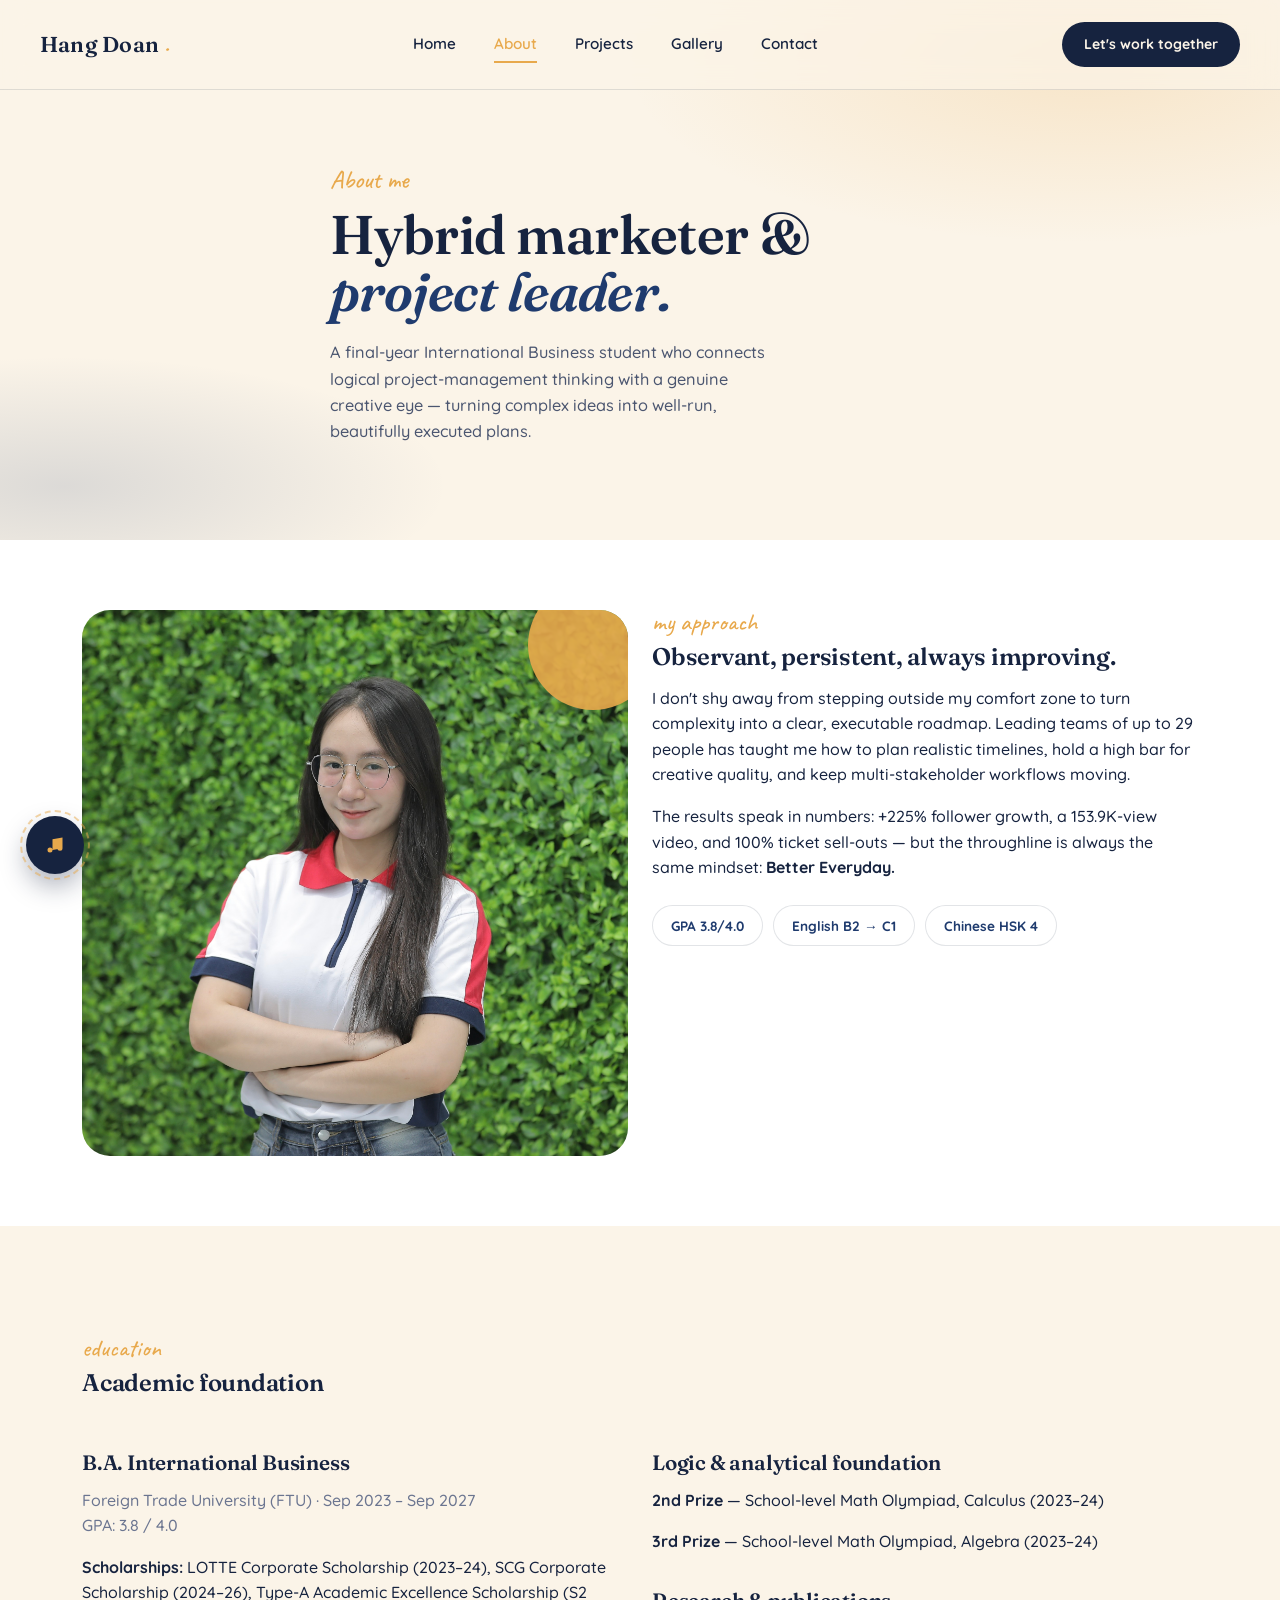
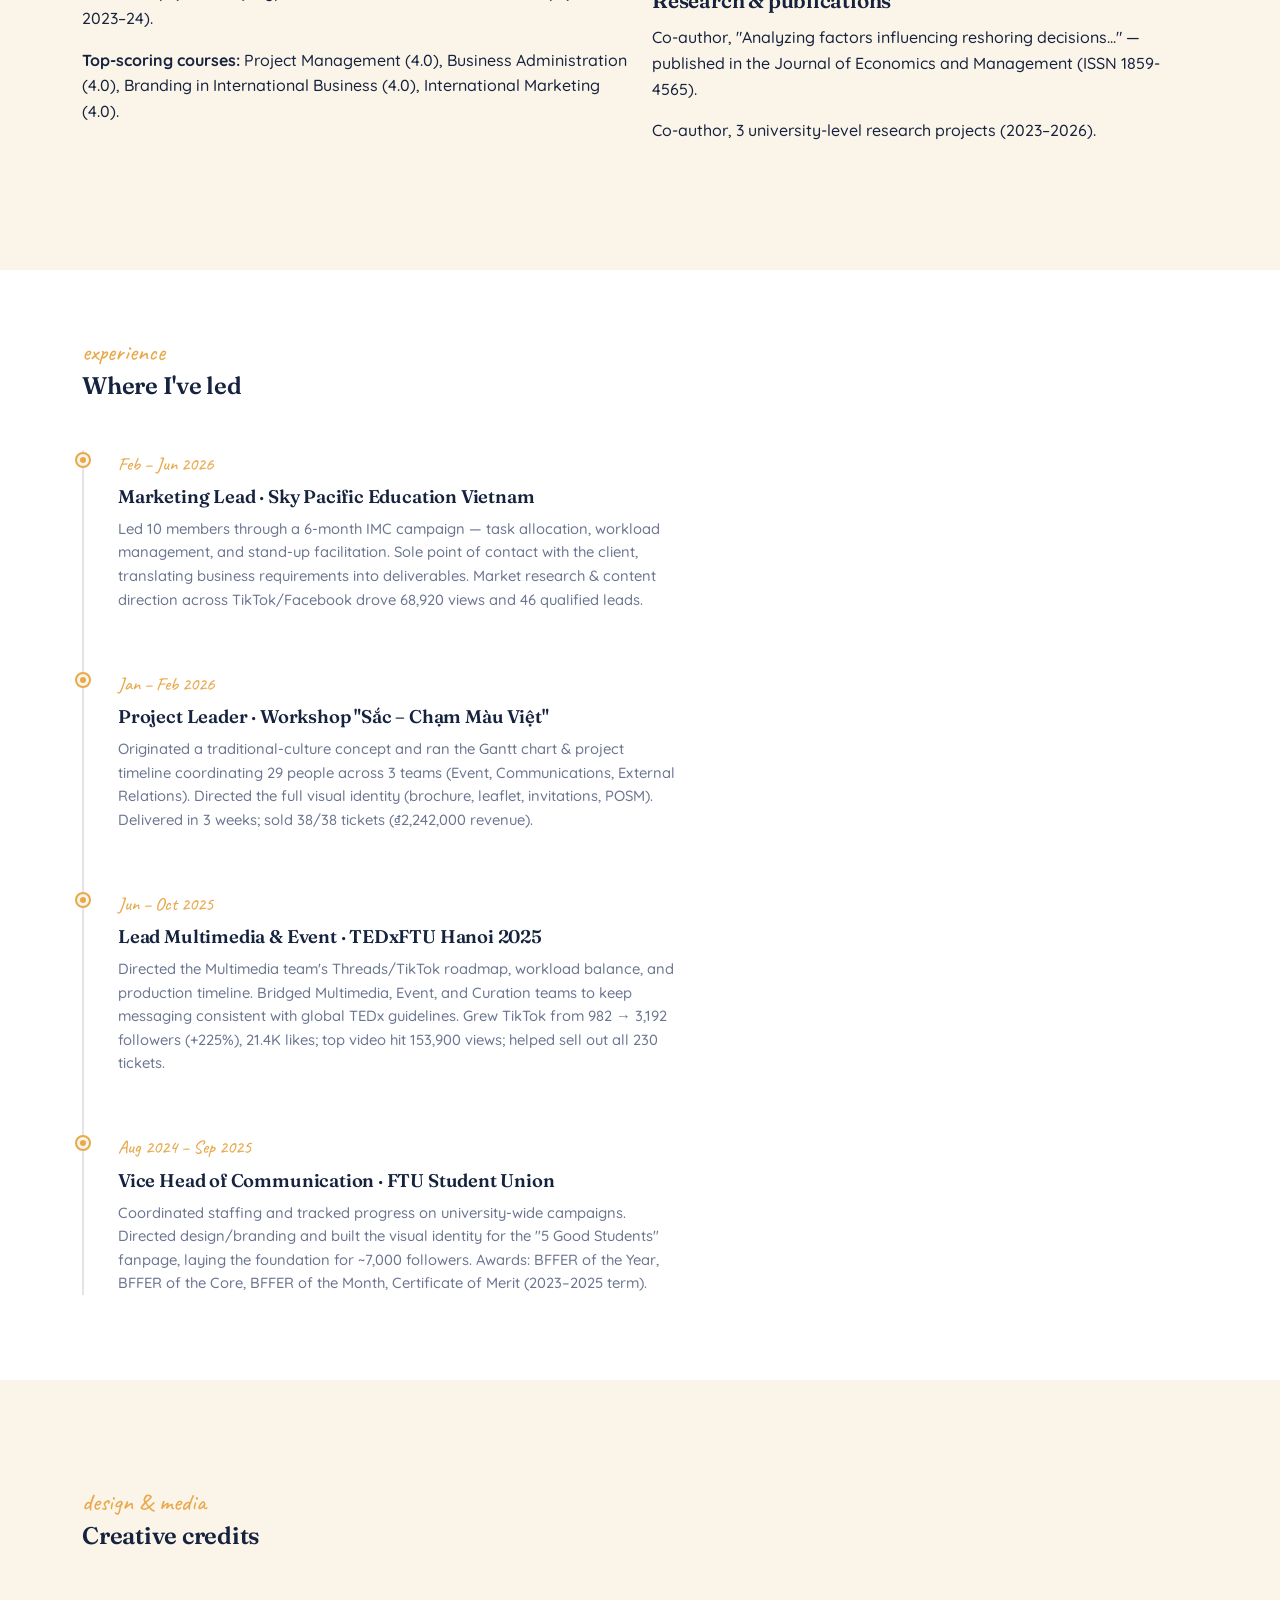
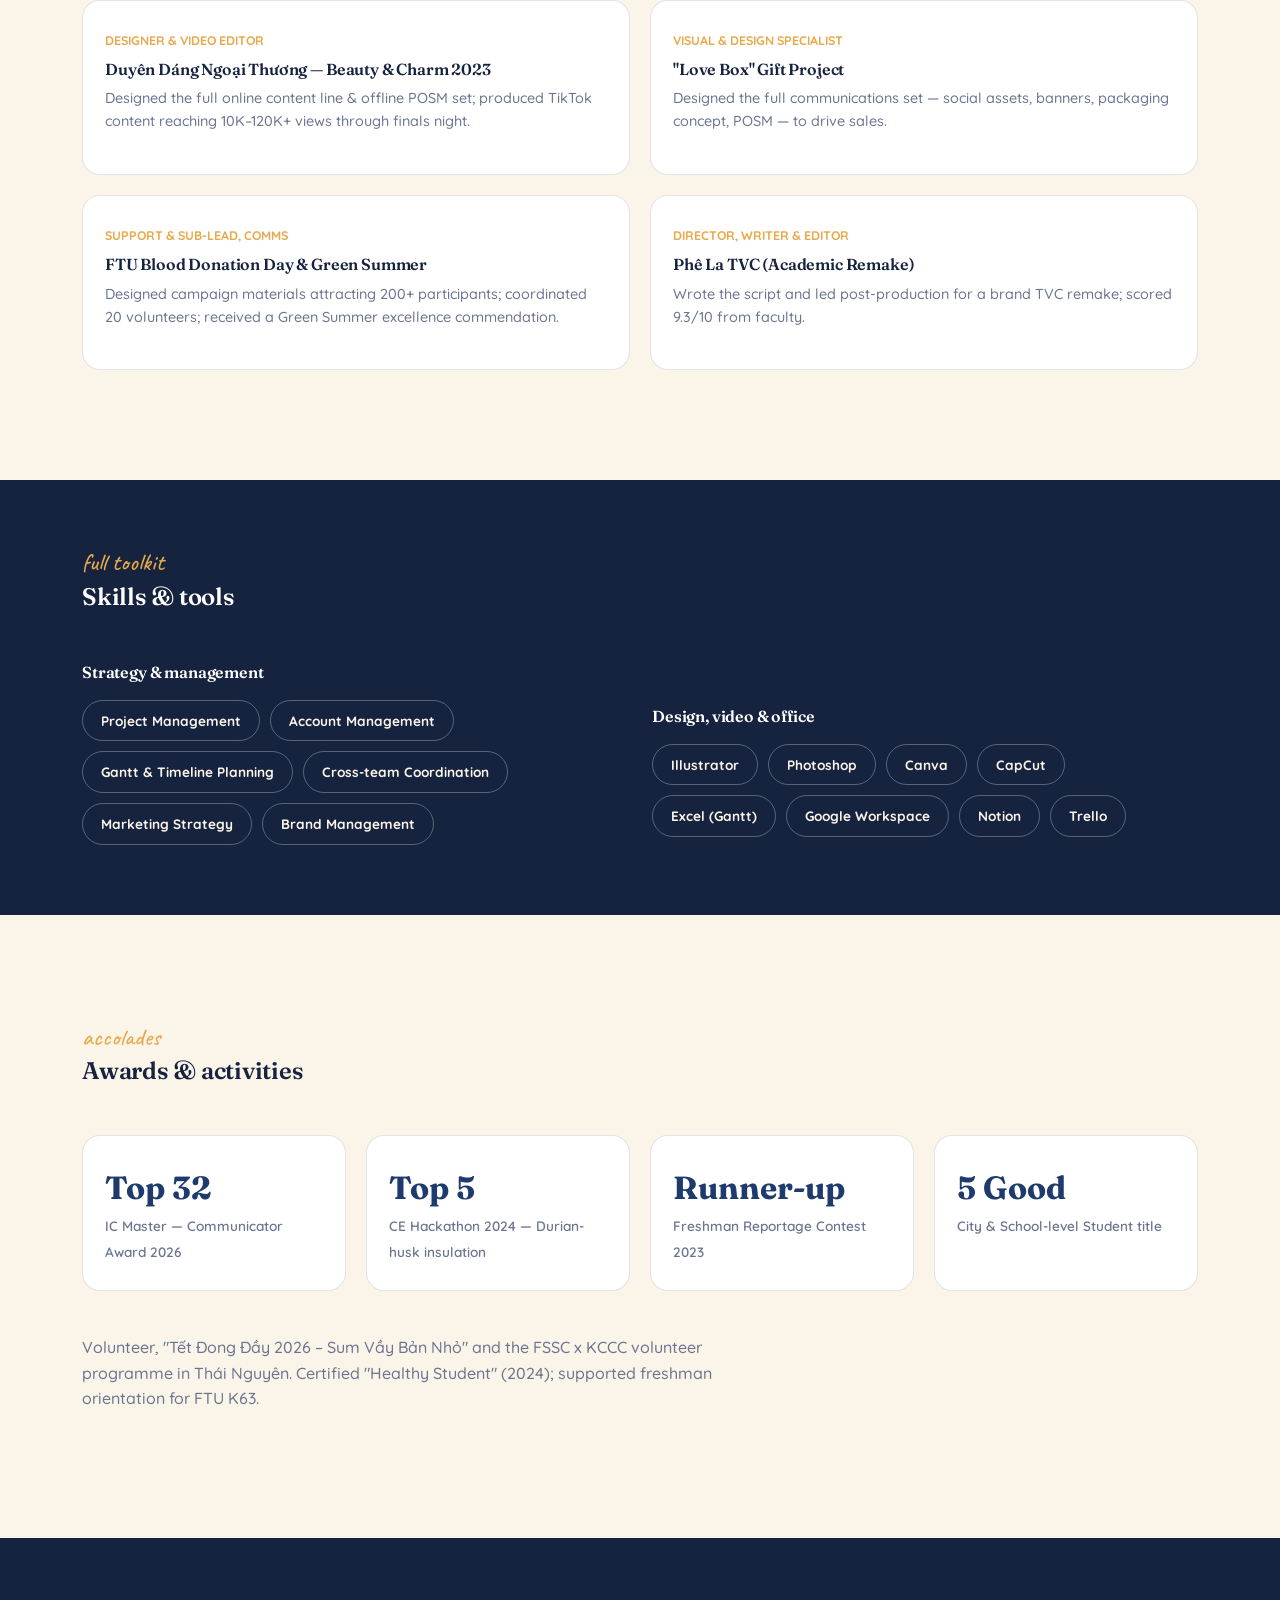
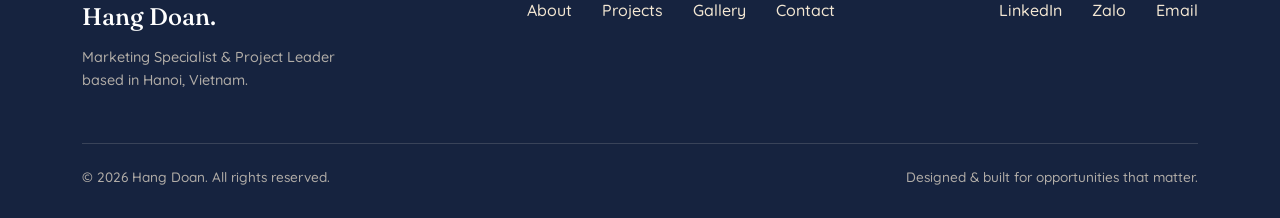
==== about.html @ bbf5be1d "Update profile image source in about.html" ====
<!DOCTYPE html>
<html lang="en">
<head>
<meta charset="UTF-8">
<meta name="viewport" content="width=device-width, initial-scale=1.0">
<title>About — Hang Doan</title>
<link rel="stylesheet" href="css/style.css">
</head>
<body>

<header class="site-nav">
  <a href="index.html" class="nav-logo">Hang Doan <span>.</span></a>
  <nav class="nav-links">
    <a href="index.html">Home</a>
    <a href="about.html" class="active">About</a>
    <a href="projects.html">Projects</a>
    <a href="gallery.html">Gallery</a>
    <a href="contact.html">Contact</a>
  </nav>
  <a href="contact.html" class="nav-cta">Let's work together</a>
  <button class="nav-toggle" aria-label="Menu"><span></span><span></span><span></span></button>
</header>

<!-- ============ PAGE HERO ============ -->
<section class="hero" style="min-height:60vh; padding:150px 0 70px;">
  <div class="container">
    <div class="reveal in max-620">
      <span class="hero-eyebrow">About me</span>
      <h1 style="font-size:clamp(2.2rem,4.5vw,3.4rem);">Hybrid marketer & <em>project leader.</em></h1>
      <p class="hero-tagline">A final-year International Business student who connects logical project-management thinking with a genuine creative eye — turning complex ideas into well-run, beautifully executed plans.</p>
    </div>
  </div>
</section>

<!-- ============ INTRO STATEMENT ============ -->
<section class="section-tight" style="background:var(--white);">
  <div class="container">
    <div class="grid-2">
      <div class="reveal">
        <div class="hero-portrait" style="aspect-ratio:1/1;">
          <!-- 📌 ASSET: assets/images/profile/about-photo.jpg -->
          <img src="assets/images/profile/about-photo.jpg" alt="Hang Doan">
        </div>
      </div>
      <div class="reveal reveal-delay-1">
        <span class="eyebrow">my approach</span>
        <h2>Observant, persistent, always improving.</h2>
        <p>I don't shy away from stepping outside my comfort zone to turn complexity into a clear, executable roadmap. Leading teams of up to 29 people has taught me how to plan realistic timelines, hold a high bar for creative quality, and keep multi-stakeholder workflows moving.</p>
        <p>The results speak in numbers: +225% follower growth, a 153.9K-view video, and 100% ticket sell-outs — but the throughline is always the same mindset: <strong>Better Everyday.</strong></p>
        <div class="tag-row mt-sm">
          <span class="tag">GPA 3.8/4.0</span>
          <span class="tag">English B2 → C1</span>
          <span class="tag">Chinese HSK 4</span>
        </div>
      </div>
    </div>
  </div>
</section>

<!-- ============ EDUCATION ============ -->
<section class="section">
  <div class="container">
    <div class="reveal mb-md">
      <span class="eyebrow">education</span>
      <h2>Academic foundation</h2>
    </div>
    <div class="grid-2">
      <div class="reveal">
        <h3 style="font-size:1.3rem;">B.A. International Business</h3>
        <p style="color:#6b7590;">Foreign Trade University (FTU) · Sep 2023 – Sep 2027<br>GPA: 3.8 / 4.0</p>
        <p><strong>Scholarships:</strong> LOTTE Corporate Scholarship (2023–24), SCG Corporate Scholarship (2024–26), Type-A Academic Excellence Scholarship (S2 2023–24).</p>
        <p><strong>Top-scoring courses:</strong> Project Management (4.0), Business Administration (4.0), Branding in International Business (4.0), International Marketing (4.0).</p>
      </div>
      <div class="reveal reveal-delay-1">
        <h3 style="font-size:1.3rem;">Logic & analytical foundation</h3>
        <p><strong>2nd Prize</strong> — School-level Math Olympiad, Calculus (2023–24)</p>
        <p><strong>3rd Prize</strong> — School-level Math Olympiad, Algebra (2023–24)</p>
        <h3 style="font-size:1.3rem; margin-top:1.4em;">Research & publications</h3>
        <p>Co-author, "Analyzing factors influencing reshoring decisions..." — published in the Journal of Economics and Management (ISSN 1859-4565).</p>
        <p>Co-author, 3 university-level research projects (2023–2026).</p>
      </div>
    </div>
  </div>
</section>

<!-- ============ EXPERIENCE TIMELINE ============ -->
<section class="section-tight" style="background:var(--white);">
  <div class="container">
    <div class="reveal mb-md">
      <span class="eyebrow">experience</span>
      <h2>Where I've led</h2>
    </div>
    <div class="timeline reveal">
      <div class="timeline-item">
        <span class="timeline-date">Feb – Jun 2026</span>
        <h4>Marketing Lead · Sky Pacific Education Vietnam</h4>
        <p>Led 10 members through a 6-month IMC campaign — task allocation, workload management, and stand-up facilitation. Sole point of contact with the client, translating business requirements into deliverables. Market research &amp; content direction across TikTok/Facebook drove 68,920 views and 46 qualified leads.</p>
      </div>
      <div class="timeline-item">
        <span class="timeline-date">Jan – Feb 2026</span>
        <h4>Project Leader · Workshop "Sắc – Chạm Màu Việt"</h4>
        <p>Originated a traditional-culture concept and ran the Gantt chart &amp; project timeline coordinating 29 people across 3 teams (Event, Communications, External Relations). Directed the full visual identity (brochure, leaflet, invitations, POSM). Delivered in 3 weeks; sold 38/38 tickets (₫2,242,000 revenue).</p>
      </div>
      <div class="timeline-item">
        <span class="timeline-date">Jun – Oct 2025</span>
        <h4>Lead Multimedia & Event · TEDxFTU Hanoi 2025</h4>
        <p>Directed the Multimedia team's Threads/TikTok roadmap, workload balance, and production timeline. Bridged Multimedia, Event, and Curation teams to keep messaging consistent with global TEDx guidelines. Grew TikTok from 982 → 3,192 followers (+225%), 21.4K likes; top video hit 153,900 views; helped sell out all 230 tickets.</p>
      </div>
      <div class="timeline-item">
        <span class="timeline-date">Aug 2024 – Sep 2025</span>
        <h4>Vice Head of Communication · FTU Student Union</h4>
        <p>Coordinated staffing and tracked progress on university-wide campaigns. Directed design/branding and built the visual identity for the "5 Good Students" fanpage, laying the foundation for ~7,000 followers. Awards: BFFER of the Year, BFFER of the Core, BFFER of the Month, Certificate of Merit (2023–2025 term).</p>
      </div>
    </div>
  </div>
</section>

<!-- ============ CREATIVE PROJECTS ============ -->
<section class="section">
  <div class="container">
    <div class="reveal mb-md">
      <span class="eyebrow">design & media</span>
      <h2>Creative credits</h2>
    </div>
    <div class="bento" style="grid-template-columns:repeat(2,1fr);">
      <div class="bento-card reveal">
        <span style="font-size:.78rem; color:var(--gold); font-weight:700;">DESIGNER & VIDEO EDITOR</span>
        <h4 style="margin:.3em 0;">Duyên Dáng Ngoại Thương — Beauty & Charm 2023</h4>
        <p style="color:#6b7590; font-size:.9rem;">Designed the full online content line &amp; offline POSM set; produced TikTok content reaching 10K–120K+ views through finals night.</p>
      </div>
      <div class="bento-card reveal reveal-delay-1">
        <span style="font-size:.78rem; color:var(--gold); font-weight:700;">VISUAL & DESIGN SPECIALIST</span>
        <h4 style="margin:.3em 0;">"Love Box" Gift Project</h4>
        <p style="color:#6b7590; font-size:.9rem;">Designed the full communications set — social assets, banners, packaging concept, POSM — to drive sales.</p>
      </div>
      <div class="bento-card reveal reveal-delay-2">
        <span style="font-size:.78rem; color:var(--gold); font-weight:700;">SUPPORT & SUB-LEAD, COMMS</span>
        <h4 style="margin:.3em 0;">FTU Blood Donation Day & Green Summer</h4>
        <p style="color:#6b7590; font-size:.9rem;">Designed campaign materials attracting 200+ participants; coordinated 20 volunteers; received a Green Summer excellence commendation.</p>
      </div>
      <div class="bento-card reveal reveal-delay-3">
        <span style="font-size:.78rem; color:var(--gold); font-weight:700;">DIRECTOR, WRITER & EDITOR</span>
        <h4 style="margin:.3em 0;">Phê La TVC (Academic Remake)</h4>
        <p style="color:#6b7590; font-size:.9rem;">Wrote the script and led post-production for a brand TVC remake; scored 9.3/10 from faculty.</p>
      </div>
    </div>
  </div>
</section>

<!-- ============ SKILLS & TOOLS ============ -->
<section class="section-tight section-navy">
  <div class="container">
    <div class="reveal mb-md">
      <span class="eyebrow" style="color:var(--gold);">full toolkit</span>
      <h2>Skills & tools</h2>
    </div>
    <div class="grid-2 reveal">
      <div>
        <h4 style="color:var(--white); font-size:1rem; margin-bottom:14px;">Strategy & management</h4>
        <div class="tag-row">
          <span class="tag" style="background:transparent; border-color:rgba(251,244,232,.3); color:var(--cream);">Project Management</span>
          <span class="tag" style="background:transparent; border-color:rgba(251,244,232,.3); color:var(--cream);">Account Management</span>
          <span class="tag" style="background:transparent; border-color:rgba(251,244,232,.3); color:var(--cream);">Gantt & Timeline Planning</span>
          <span class="tag" style="background:transparent; border-color:rgba(251,244,232,.3); color:var(--cream);">Cross-team Coordination</span>
          <span class="tag" style="background:transparent; border-color:rgba(251,244,232,.3); color:var(--cream);">Marketing Strategy</span>
          <span class="tag" style="background:transparent; border-color:rgba(251,244,232,.3); color:var(--cream);">Brand Management</span>
        </div>
      </div>
      <div class="mt-md">
        <h4 style="color:var(--white); font-size:1rem; margin-bottom:14px;">Design, video & office</h4>
        <div class="tag-row">
          <span class="tag" style="background:transparent; border-color:rgba(251,244,232,.3); color:var(--cream);">Illustrator</span>
          <span class="tag" style="background:transparent; border-color:rgba(251,244,232,.3); color:var(--cream);">Photoshop</span>
          <span class="tag" style="background:transparent; border-color:rgba(251,244,232,.3); color:var(--cream);">Canva</span>
          <span class="tag" style="background:transparent; border-color:rgba(251,244,232,.3); color:var(--cream);">CapCut</span>
          <span class="tag" style="background:transparent; border-color:rgba(251,244,232,.3); color:var(--cream);">Excel (Gantt)</span>
          <span class="tag" style="background:transparent; border-color:rgba(251,244,232,.3); color:var(--cream);">Google Workspace</span>
          <span class="tag" style="background:transparent; border-color:rgba(251,244,232,.3); color:var(--cream);">Notion</span>
          <span class="tag" style="background:transparent; border-color:rgba(251,244,232,.3); color:var(--cream);">Trello</span>
        </div>
      </div>
    </div>
  </div>
</section>

<!-- ============ AWARDS ============ -->
<section class="section">
  <div class="container">
    <div class="reveal mb-md">
      <span class="eyebrow">accolades</span>
      <h2>Awards & activities</h2>
    </div>
    <div class="bento">
      <div class="bento-card reveal"><b>Top 32</b><span>IC Master — Communicator Award 2026</span></div>
      <div class="bento-card reveal reveal-delay-1"><b>Top 5</b><span>CE Hackathon 2024 — Durian-husk insulation</span></div>
      <div class="bento-card reveal reveal-delay-2"><b>Runner-up</b><span>Freshman Reportage Contest 2023</span></div>
      <div class="bento-card reveal reveal-delay-3"><b>5 Good</b><span>City & School-level Student title</span></div>
    </div>
    <p class="mt-md" style="max-width:640px; color:#6b7590;">Volunteer, "Tết Đong Đầy 2026 – Sum Vầy Bản Nhỏ" and the FSSC x KCCC volunteer programme in Thái Nguyên. Certified "Healthy Student" (2024); supported freshman orientation for FTU K63.</p>
  </div>
</section>

<footer class="site-footer">
  <div class="container">
    <div class="footer-grid">
      <div>
        <div class="footer-brand">Hang Doan.</div>
        <p style="max-width:280px; opacity:.7; font-size:.9rem; margin-top:10px;">Marketing Specialist &amp; Project Leader based in Hanoi, Vietnam.</p>
      </div>
      <ul class="footer-links">
        <li><a href="about.html">About</a></li>
        <li><a href="projects.html">Projects</a></li>
        <li><a href="gallery.html">Gallery</a></li>
        <li><a href="contact.html">Contact</a></li>
      </ul>
      <ul class="footer-links">
        <li><a href="#">LinkedIn</a></li>
        <li><a href="#">Zalo</a></li>
        <li><a href="mailto:minhhang123.hd@gmail.com">Email</a></li>
      </ul>
    </div>
    <div class="footer-bottom">
      <span>© 2026 Hang Doan. All rights reserved.</span>
      <span>Designed &amp; built for opportunities that matter.</span>
    </div>
  </div>
</footer>

<audio id="bg-audio" loop preload="none">
  <source src="assets/audio/bg-music.mp3" type="audio/mpeg">
</audio>
<div id="music-player">
  <button id="music-toggle" aria-pressed="false" aria-label="Toggle background music">
    <div class="disc-ring"></div>
    <svg viewBox="0 0 24 24" fill="currentColor"><path d="M9 18V5l12-2v13M9 18a3 3 0 1 1-6 0 3 3 0 0 1 6 0zm12-2a3 3 0 1 1-6 0 3 3 0 0 1 6 0z"/></svg>
  </button>
  <span id="music-label">Play background music</span>
</div>

<script src="js/main.js"></script>
</body>
</html>
---- css/style.css ----
/* ============================================================
   HANG DOAN — PORTFOLIO
   Design tokens
   ============================================================ */
@import url('https://fonts.googleapis.com/css2?family=Fraunces:ital,opsz,wght@0,9..144,300;0,9..144,400;0,9..144,500;0,9..144,600;0,9..144,700;1,9..144,400;1,9..144,500&family=Quicksand:wght@400;500;600;700&family=Caveat:wght@500;600;700&display=swap');

:root{
  /* Colors */
  --navy-ink:      #16233F;
  --navy:          #1F3B6E;
  --navy-soft:     #3A5A96;
  --white:         #FFFFFF;
  --cream:         #FBF4E8;
  --cream-deep:    #F3E7D3;
  --gold:          #E8A94C;
  --gold-soft:     #F2C9A0;
  --line:          rgba(22,35,63,0.12);

  /* Type */
  --font-display: 'Fraunces', serif;
  --font-body: 'Quicksand', sans-serif;
  --font-accent: 'Caveat', cursive;

  /* Layout */
  --maxw: 1180px;
  --radius-lg: 28px;
  --radius-md: 18px;
  --radius-sm: 10px;
  --ease: cubic-bezier(.22,1,.36,1);
}

*,*::before,*::after{ box-sizing:border-box; }
html{ scroll-behavior:smooth; }
body{
  margin:0;
  background:var(--cream);
  color:var(--navy-ink);
  font-family:var(--font-body);
  font-weight:500;
  line-height:1.6;
  -webkit-font-smoothing:antialiased;
  overflow-x:hidden;
}
h1,h2,h3,h4{
  font-family:var(--font-display);
  color:var(--navy-ink);
  margin:0 0 .4em;
  font-weight:600;
  letter-spacing:-.01em;
}
p{ margin:0 0 1em; }
a{ color:inherit; text-decoration:none; }
img{ max-width:100%; display:block; }
button{ font-family:var(--font-body); cursor:pointer; }
ul{ margin:0; padding:0; list-style:none; }

@media (prefers-reduced-motion: reduce){
  *{ animation-duration:.001ms !important; animation-iteration-count:1 !important; transition-duration:.001ms !important; scroll-behavior:auto !important; }
}

:focus-visible{ outline:3px solid var(--gold); outline-offset:3px; }

.container{ max-width:var(--maxw); margin:0 auto; padding:0 32px; }
.eyebrow{
  font-family:var(--font-accent);
  font-size:1.5rem;
  color:var(--gold);
  display:block;
  margin-bottom:.15em;
  line-height:1;
}
.section{ padding:110px 0; position:relative; }
.section-tight{ padding:70px 0; }
.section-navy{ background:var(--navy-ink); color:var(--cream); }
.section-navy h1,.section-navy h2,.section-navy h3{ color:var(--white); }

/* ---------- Buttons ---------- */
.btn{
  display:inline-flex; align-items:center; gap:10px;
  padding:15px 30px;
  border-radius:100px;
  border:2px solid var(--navy-ink);
  background:transparent;
  color:var(--navy-ink);
  font-weight:700;
  font-size:.95rem;
  letter-spacing:.02em;
  transition:transform .35s var(--ease), background .35s, color .35s, box-shadow .35s;
}
.btn:hover{ background:var(--navy-ink); color:var(--cream); transform:translateY(-3px); box-shadow:0 10px 24px rgba(22,35,63,.25); }
.btn-solid{ background:var(--navy-ink); color:var(--cream); }
.btn-solid:hover{ background:var(--gold); color:var(--navy-ink); border-color:var(--gold); }
.btn-gold{ background:var(--gold); color:var(--navy-ink); border-color:var(--gold); }
.btn-gold:hover{ background:var(--navy-ink); color:var(--cream); border-color:var(--navy-ink); }
.btn-ghost-light{ border-color:var(--cream); color:var(--cream); }
.btn-ghost-light:hover{ background:var(--cream); color:var(--navy-ink); }

/* ---------- Nav ---------- */
.site-nav{
  position:fixed; top:0; left:0; right:0; z-index:500;
  display:flex; align-items:center; justify-content:space-between;
  padding:22px 40px;
  background:rgba(251,244,232,.72);
  backdrop-filter:blur(14px);
  border-bottom:1px solid var(--line);
  transition:padding .3s var(--ease), background .3s;
}
.site-nav.scrolled{ padding:14px 40px; background:rgba(251,244,232,.92); }
.nav-logo{
  font-family:var(--font-display);
  font-size:1.35rem;
  font-weight:600;
  letter-spacing:.01em;
}
.nav-logo span{ color:var(--gold); font-family:var(--font-accent); font-size:1.6rem; }
.nav-links{ display:flex; align-items:center; gap:38px; }
.nav-links a{
  position:relative; font-weight:600; font-size:.95rem;
  padding:4px 0; color:var(--navy-ink);
}
.nav-links a::after{
  content:''; position:absolute; left:0; bottom:-3px; height:2px; width:0;
  background:var(--gold); transition:width .3s var(--ease);
}
.nav-links a:hover::after,.nav-links a.active::after{ width:100%; }
.nav-links a.active{ color:var(--gold); }
.nav-cta{
  padding:11px 22px; border-radius:100px; background:var(--navy-ink); color:var(--cream);
  font-weight:700; font-size:.88rem; transition:background .3s, transform .3s;
}
.nav-cta:hover{ background:var(--gold); color:var(--navy-ink); transform:translateY(-2px); }
.nav-toggle{ display:none; }

@media (max-width: 860px){
  .site-nav{ padding:18px 22px; }
  .nav-links{
    position:fixed; inset:0 0 0 auto; width:78%; max-width:340px;
    background:var(--navy-ink); flex-direction:column; justify-content:center;
    gap:30px; transform:translateX(100%); transition:transform .45s var(--ease);
  }
  .nav-links.open{ transform:translateX(0); }
  .nav-links a{ color:var(--cream); font-size:1.2rem; }
  .nav-cta{ display:none; }
  .nav-toggle{
    display:flex; flex-direction:column; gap:5px; background:none; border:none; z-index:600;
  }
  .nav-toggle span{ width:26px; height:2px; background:var(--navy-ink); border-radius:2px; transition:.3s; }
}

/* ---------- Footer ---------- */
.site-footer{
  background:var(--navy-ink); color:var(--cream-deep);
  padding:60px 0 30px;
}
.footer-grid{
  display:flex; flex-wrap:wrap; justify-content:space-between; gap:40px;
  padding-bottom:36px; border-bottom:1px solid rgba(251,244,232,.15);
}
.footer-brand{ font-family:var(--font-display); font-size:1.5rem; color:var(--white); }
.footer-links{ display:flex; gap:30px; flex-wrap:wrap; }
.footer-links a:hover{ color:var(--gold); }
.footer-bottom{
  padding-top:22px; display:flex; justify-content:space-between; flex-wrap:wrap; gap:10px;
  font-size:.85rem; opacity:.7;
}

/* ---------- Reveal on scroll ---------- */
.reveal{ opacity:0; transform:translateY(28px); transition:opacity .9s var(--ease), transform .9s var(--ease); }
.reveal.in{ opacity:1; transform:translateY(0); }
.reveal-delay-1{ transition-delay:.1s; }
.reveal-delay-2{ transition-delay:.2s; }
.reveal-delay-3{ transition-delay:.3s; }

/* ============================================================
   INTRO — folder opening screen
   ============================================================ */
#intro-screen{
  position:fixed; inset:0; z-index:9999;
  background:var(--navy-ink);
  display:flex; align-items:center; justify-content:center;
  transition:opacity .8s var(--ease), visibility .8s;
}
#intro-screen.hidden{ opacity:0; visibility:hidden; pointer-events:none; }
.folder-wrap{ text-align:center; cursor:pointer; user-select:none; }
.folder{
  position:relative; width:220px; height:160px; margin:0 auto 34px;
}
.folder-back{
  position:absolute; inset:0; background:var(--gold-soft);
  border-radius:6px 16px 16px 16px;
}
.folder-tab{
  position:absolute; top:-18px; left:0; width:90px; height:26px;
  background:var(--gold-soft); border-radius:8px 8px 0 0;
}
.folder-front{
  position:absolute; left:-4px; right:-4px; bottom:-6px; height:130px;
  background:var(--gold);
  border-radius:6px 16px 16px 16px;
  transform-origin:bottom;
  transition:transform 1s var(--ease);
  display:flex; align-items:center; justify-content:center;
  box-shadow:0 20px 40px rgba(0,0,0,.35);
}
.folder-front span{
  font-family:var(--font-display); font-weight:600; color:var(--navy-ink); font-size:1.05rem;
}
.folder-wrap:hover .folder-front{ transform:rotateX(-18deg); }
#intro-screen.opening .folder-front{ transform:rotateX(-115deg); transition:transform 1s var(--ease); }
#intro-screen.opening .folder{ animation:folderPop .9s var(--ease) .35s both; }
@keyframes folderPop{
  0%{ transform:scale(1); }
  50%{ transform:scale(1.06); }
  100%{ transform:scale(1); opacity:0; }
}
.intro-name{
  font-family:var(--font-display); color:var(--white); font-size:2.4rem; margin-bottom:6px;
}
.intro-role{
  font-family:var(--font-accent); color:var(--gold); font-size:1.4rem; margin-bottom:26px;
}
.intro-hint{
  font-size:.8rem; letter-spacing:.18em; text-transform:uppercase; color:var(--cream-deep); opacity:.6;
}
.intro-hint::after{ content:''; display:block; width:1px; height:26px; background:var(--cream-deep); opacity:.5; margin:10px auto 0; animation:introLine 1.6s ease-in-out infinite; }
@keyframes introLine{ 0%,100%{ transform:scaleY(1); opacity:.5;} 50%{ transform:scaleY(.4); opacity:1;} }

/* ============================================================
   HERO
   ============================================================ */
.hero{
  min-height:100vh; display:flex; align-items:center;
  padding:150px 0 90px;
  background:
    radial-gradient(60% 55% at 85% 12%, rgba(232,169,76,.20), transparent 60%),
    radial-gradient(50% 40% at 5% 90%, rgba(31,59,110,.14), transparent 60%),
    var(--cream);
  position:relative; overflow:hidden;
}
.hero-grid{ display:grid; grid-template-columns:1.15fr .85fr; gap:60px; align-items:center; }
.hero-eyebrow{ font-family:var(--font-accent); color:var(--gold); font-size:1.6rem; }
.hero h1{
  font-size:clamp(2.6rem, 5.2vw, 4.4rem); line-height:1.05; margin:.1em 0 .35em;
}
.hero h1 em{ font-style:italic; color:var(--navy); }
.hero-sub{ font-size:1.2rem; font-weight:600; color:var(--navy); margin-bottom:.5em; }
.hero-tagline{ max-width:460px; color:#4b5670; font-size:1.02rem; }
.hero-cta-row{ display:flex; gap:16px; flex-wrap:wrap; margin-top:34px; }
.hero-portrait{
  position:relative; aspect-ratio:4/5; border-radius:var(--radius-lg);
  background:linear-gradient(155deg,var(--navy) 0%, var(--navy-ink) 100%);
  display:flex; align-items:center; justify-content:center;
  overflow:hidden;
}
.hero-portrait .ph-note{
  color:var(--cream-deep); text-align:center; font-size:.85rem; padding:20px; opacity:.7;
}
.hero-portrait img{ width:100%; height:100%; object-fit:cover; }
.hero-portrait::before{
  content:''; position:absolute; width:130px; height:130px; border-radius:50%;
  background:var(--gold); top:-30px; right:-30px; opacity:.9;
}
.hero-badge{
  position:absolute; bottom:22px; left:22px; background:var(--cream);
  border-radius:var(--radius-sm); padding:14px 18px; box-shadow:0 14px 30px rgba(22,35,63,.25);
}
.hero-badge b{ display:block; font-family:var(--font-display); font-size:1.4rem; color:var(--navy-ink); }
.hero-badge span{ font-size:.78rem; color:#6b7590; }

/* ---------- Bento stats ---------- */
.bento{
  display:grid; grid-template-columns:repeat(4,1fr); gap:20px; margin-top:0;
}
.bento-card{
  background:var(--white); border-radius:var(--radius-md); padding:26px 22px;
  border:1px solid var(--line);
  transition:transform .4s var(--ease), box-shadow .4s var(--ease), border-color .4s;
}
.bento-card:hover{ transform:translateY(-6px); box-shadow:0 18px 34px rgba(22,35,63,.12); border-color:var(--gold); }
.bento-card b{ display:block; font-family:var(--font-display); font-size:2rem; color:var(--navy); }
.bento-card span{ font-size:.85rem; color:#6b7590; font-weight:600; }
.bento-wide{ grid-column:span 2; }
@media (max-width:760px){ .bento{ grid-template-columns:1fr 1fr; } .bento-wide{ grid-column:span 2; } }

/* ---------- Skills tags ---------- */
.tag-row{ display:flex; flex-wrap:wrap; gap:10px; }
.tag{
  padding:9px 18px; border-radius:100px; background:var(--white);
  border:1px solid var(--line); font-size:.85rem; font-weight:700; color:var(--navy);
  transition:.3s;
}
.tag:hover{ background:var(--navy-ink); color:var(--cream); border-color:var(--navy-ink); }

/* ---------- Project cards ---------- */
.project-grid{ display:grid; grid-template-columns:repeat(3,1fr); gap:28px; }
@media (max-width:960px){ .project-grid{ grid-template-columns:1fr; } }
.project-card{
  background:var(--white); border-radius:var(--radius-md); overflow:hidden;
  border:1px solid var(--line); display:block;
  transition:transform .45s var(--ease), box-shadow .45s var(--ease);
}
.project-card:hover{ transform:translateY(-8px) rotate(-.3deg); box-shadow:0 24px 46px rgba(22,35,63,.18); }
.project-thumb{
  aspect-ratio:4/3; background:linear-gradient(140deg,var(--navy) 0%,var(--navy-soft) 100%);
  position:relative; display:flex; align-items:center; justify-content:center; overflow:hidden;
}
.project-thumb img{ width:100%; height:100%; object-fit:cover; transition:transform .6s var(--ease); }
.project-card:hover .project-thumb img{ transform:scale(1.07); }
.project-thumb .ph-note{ color:rgba(251,244,232,.55); font-size:.78rem; text-align:center; padding:16px; }
.project-role{
  position:absolute; top:14px; left:14px; background:var(--gold); color:var(--navy-ink);
  font-size:.72rem; font-weight:700; padding:6px 12px; border-radius:100px; letter-spacing:.02em;
}
.project-body{ padding:24px 24px 26px; }
.project-body h3{ font-size:1.3rem; margin-bottom:.25em; }
.project-body p{ font-size:.9rem; color:#6b7590; margin-bottom:1.1em; }
.project-link{ font-weight:700; font-size:.85rem; color:var(--navy); display:inline-flex; align-items:center; gap:6px; }
.project-link .arrow{ transition:transform .3s var(--ease); }
.project-card:hover .project-link .arrow{ transform:translateX(5px); }

/* ---------- Timeline ---------- */
.timeline{ border-left:2px solid var(--line); padding-left:34px; }
.timeline-item{ position:relative; padding-bottom:44px; }
.timeline-item:last-child{ padding-bottom:0; }
.timeline-item::before{
  content:''; position:absolute; left:-41px; top:4px; width:12px; height:12px; border-radius:50%;
  background:var(--gold); border:3px solid var(--cream); box-shadow:0 0 0 2px var(--gold);
}
.timeline-date{ font-family:var(--font-accent); color:var(--gold); font-size:1.15rem; }
.timeline-item h4{ font-size:1.15rem; margin:.15em 0 .3em; }
.timeline-item p{ color:#6b7590; font-size:.92rem; max-width:560px; }

/* ---------- Gallery ---------- */
.filter-row{ display:flex; gap:12px; flex-wrap:wrap; margin-bottom:44px; }
.filter-btn{
  padding:10px 22px; border-radius:100px; border:2px solid var(--navy-ink); background:transparent;
  font-weight:700; font-size:.85rem; color:var(--navy-ink); transition:.3s;
}
.filter-btn.active,.filter-btn:hover{ background:var(--navy-ink); color:var(--cream); }
.gallery-grid{
  columns:3 260px; column-gap:22px;
}
@media (max-width:760px){ .gallery-grid{ columns:1; } }
.gallery-item{
  break-inside:avoid; margin-bottom:22px; border-radius:var(--radius-md); overflow:hidden;
  position:relative; background:var(--white); border:1px solid var(--line);
  transition:transform .5s var(--ease), box-shadow .5s var(--ease);
}
.gallery-item:hover{ transform:translateY(-6px) scale(1.015); box-shadow:0 22px 40px rgba(22,35,63,.18); z-index:2; }
.gallery-ph{
  aspect-ratio:4/5; background:linear-gradient(155deg,var(--gold-soft),var(--cream-deep));
  display:flex; align-items:center; justify-content:center; color:var(--navy); text-align:center;
  font-size:.8rem; padding:18px; font-weight:600;
}
.gallery-item.video .gallery-ph{ aspect-ratio:16/9; background:linear-gradient(155deg,var(--navy),var(--navy-ink)); color:var(--cream-deep); }
.gallery-caption{ padding:16px 18px; }
.gallery-caption b{ display:block; font-size:.92rem; }
.gallery-caption span{ font-size:.78rem; color:#6b7590; }
.gallery-item video{ width:100%; display:block; aspect-ratio:16/9; object-fit:cover; background:var(--navy-ink); }
.play-badge{
  position:absolute; top:14px; right:14px; width:38px; height:38px; border-radius:50%;
  background:var(--gold); display:flex; align-items:center; justify-content:center; font-size:.8rem; color:var(--navy-ink);
}

/* ---------- Case study (project detail) ---------- */
.case-hero{ padding:160px 0 70px; background:var(--navy-ink); color:var(--cream); }
.case-hero .eyebrow{ color:var(--gold); }
.case-hero h1{ color:var(--white); font-size:clamp(2.2rem,4.5vw,3.4rem); max-width:820px; }
.case-meta-row{ display:flex; gap:40px; flex-wrap:wrap; margin-top:36px; }
.case-meta b{ display:block; font-family:var(--font-display); font-size:1.15rem; color:var(--gold); }
.case-meta span{ font-size:.82rem; color:var(--cream-deep); opacity:.75; }
.case-cover{ aspect-ratio:21/9; border-radius:var(--radius-lg); background:linear-gradient(140deg,var(--navy-soft),var(--navy)); margin-top:44px; display:flex; align-items:center; justify-content:center; }
.case-cover .ph-note{ color:rgba(251,244,232,.5); font-size:.85rem; }
.case-block{ max-width:760px; }
.case-block h2{ font-size:1.7rem; margin-bottom:.5em; }
.case-block .num{ font-family:var(--font-accent); color:var(--gold); font-size:1.3rem; display:block; margin-bottom:.1em; }
.case-two-col{ display:grid; grid-template-columns:1fr 1fr; gap:60px; }
@media (max-width:820px){ .case-two-col{ grid-template-columns:1fr; } }
.metric-grid{ display:grid; grid-template-columns:repeat(4,1fr); gap:18px; margin-top:20px; }
@media (max-width:760px){ .metric-grid{ grid-template-columns:1fr 1fr; } }
.metric-card{ background:var(--navy-ink); color:var(--cream); border-radius:var(--radius-md); padding:24px; text-align:center; }
.metric-card b{ display:block; font-family:var(--font-display); font-size:1.8rem; color:var(--gold); }
.metric-card span{ font-size:.78rem; opacity:.75; }
.case-gallery{ display:grid; grid-template-columns:repeat(3,1fr); gap:18px; margin-top:16px; }
.case-gallery .gallery-ph{ border-radius:var(--radius-md); }
.proof-links{ display:flex; gap:16px; flex-wrap:wrap; margin-top:12px; }
.case-nav{ display:flex; justify-content:space-between; align-items:center; padding-top:50px; border-top:1px solid var(--line); margin-top:70px; }

/* ---------- Contact ---------- */
.contact-grid{ display:grid; grid-template-columns:1fr 1fr; gap:70px; align-items:flex-start; }
@media (max-width:900px){ .contact-grid{ grid-template-columns:1fr; gap:50px; } }
.field{ margin-bottom:20px; }
.field label{ display:block; font-size:.82rem; font-weight:700; margin-bottom:8px; color:var(--navy); }
.field input,.field textarea{
  width:100%; padding:14px 16px; border-radius:var(--radius-sm); border:2px solid var(--line);
  background:var(--white); font-family:var(--font-body); font-size:.95rem; color:var(--navy-ink);
  transition:border-color .3s;
}
.field input:focus,.field textarea:focus{ border-color:var(--gold); outline:none; }
.contact-info-card{ background:var(--navy-ink); color:var(--cream); border-radius:var(--radius-lg); padding:40px; }
.contact-info-card h3{ color:var(--white); }
.contact-info-row{ display:flex; gap:14px; align-items:flex-start; padding:16px 0; border-bottom:1px solid rgba(251,244,232,.12); }
.contact-info-row:last-child{ border-bottom:none; }
.contact-info-row b{ display:block; font-size:.78rem; opacity:.65; text-transform:uppercase; letter-spacing:.08em; }
.contact-info-row span{ font-size:1rem; font-weight:600; }
.cv-download-box{
  margin-top:26px; background:var(--gold); color:var(--navy-ink); border-radius:var(--radius-md);
  padding:22px; display:flex; align-items:center; justify-content:space-between; gap:14px;
}
.cv-download-box b{ font-family:var(--font-display); font-size:1.05rem; display:block; }
.cv-download-box span{ font-size:.78rem; opacity:.8; }

/* ============================================================
   MUSIC PLAYER — bottom corner
   ============================================================ */
#music-player{
  position:fixed; left:26px; bottom:26px; z-index:400;
  display:flex; align-items:center; gap:12px;
}
#music-toggle{
  width:58px; height:58px; border-radius:50%; border:none;
  background:var(--navy-ink); color:var(--gold);
  display:flex; align-items:center; justify-content:center;
  box-shadow:0 12px 26px rgba(22,35,63,.35);
  position:relative;
}
#music-toggle svg{ width:20px; height:20px; }
#music-toggle .disc-ring{
  position:absolute; inset:-6px; border-radius:50%; border:2px dashed var(--gold); opacity:.5;
  animation:spin 6s linear infinite; animation-play-state:paused;
}
#music-toggle.playing .disc-ring{ animation-play-state:running; }
@keyframes spin{ to{ transform:rotate(360deg); } }
#music-label{
  background:var(--white); border:1px solid var(--line); border-radius:100px; padding:8px 16px;
  font-size:.78rem; font-weight:700; color:var(--navy); box-shadow:0 8px 20px rgba(22,35,63,.1);
  opacity:0; transform:translateX(-8px); transition:.35s var(--ease);
}
#music-player:hover #music-label{ opacity:1; transform:translateX(0); }

/* ---------- Small utils ---------- */
.center{ text-align:center; }
.mt-xs{ margin-top:12px; } .mt-sm{ margin-top:24px; } .mt-md{ margin-top:44px; } .mt-lg{ margin-top:80px; }
.mb-sm{ margin-bottom:24px; } .mb-md{ margin-bottom:44px; }
.max-620{ max-width:620px; }
.grid-2{ display:grid; grid-template-columns:1fr 1fr; gap:24px; }
@media (max-width:760px){ .grid-2{ grid-template-columns:1fr; } }
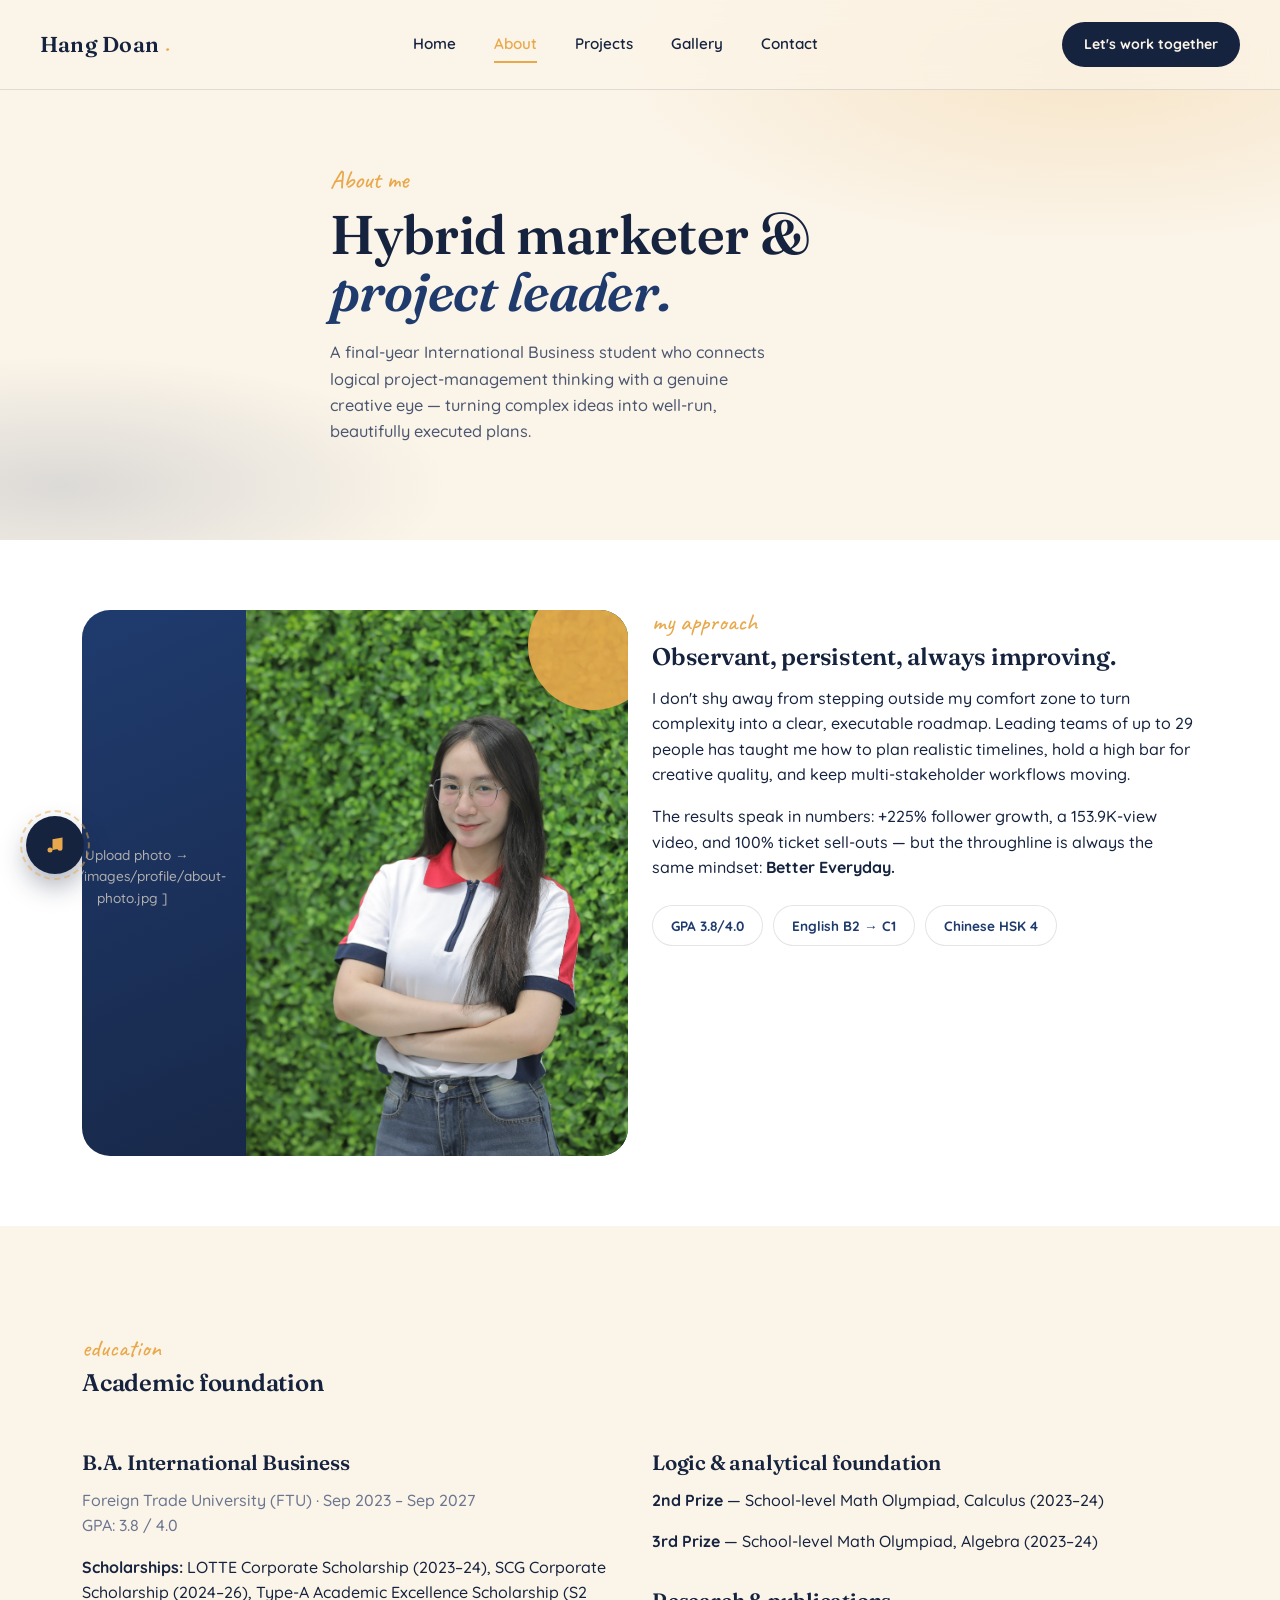
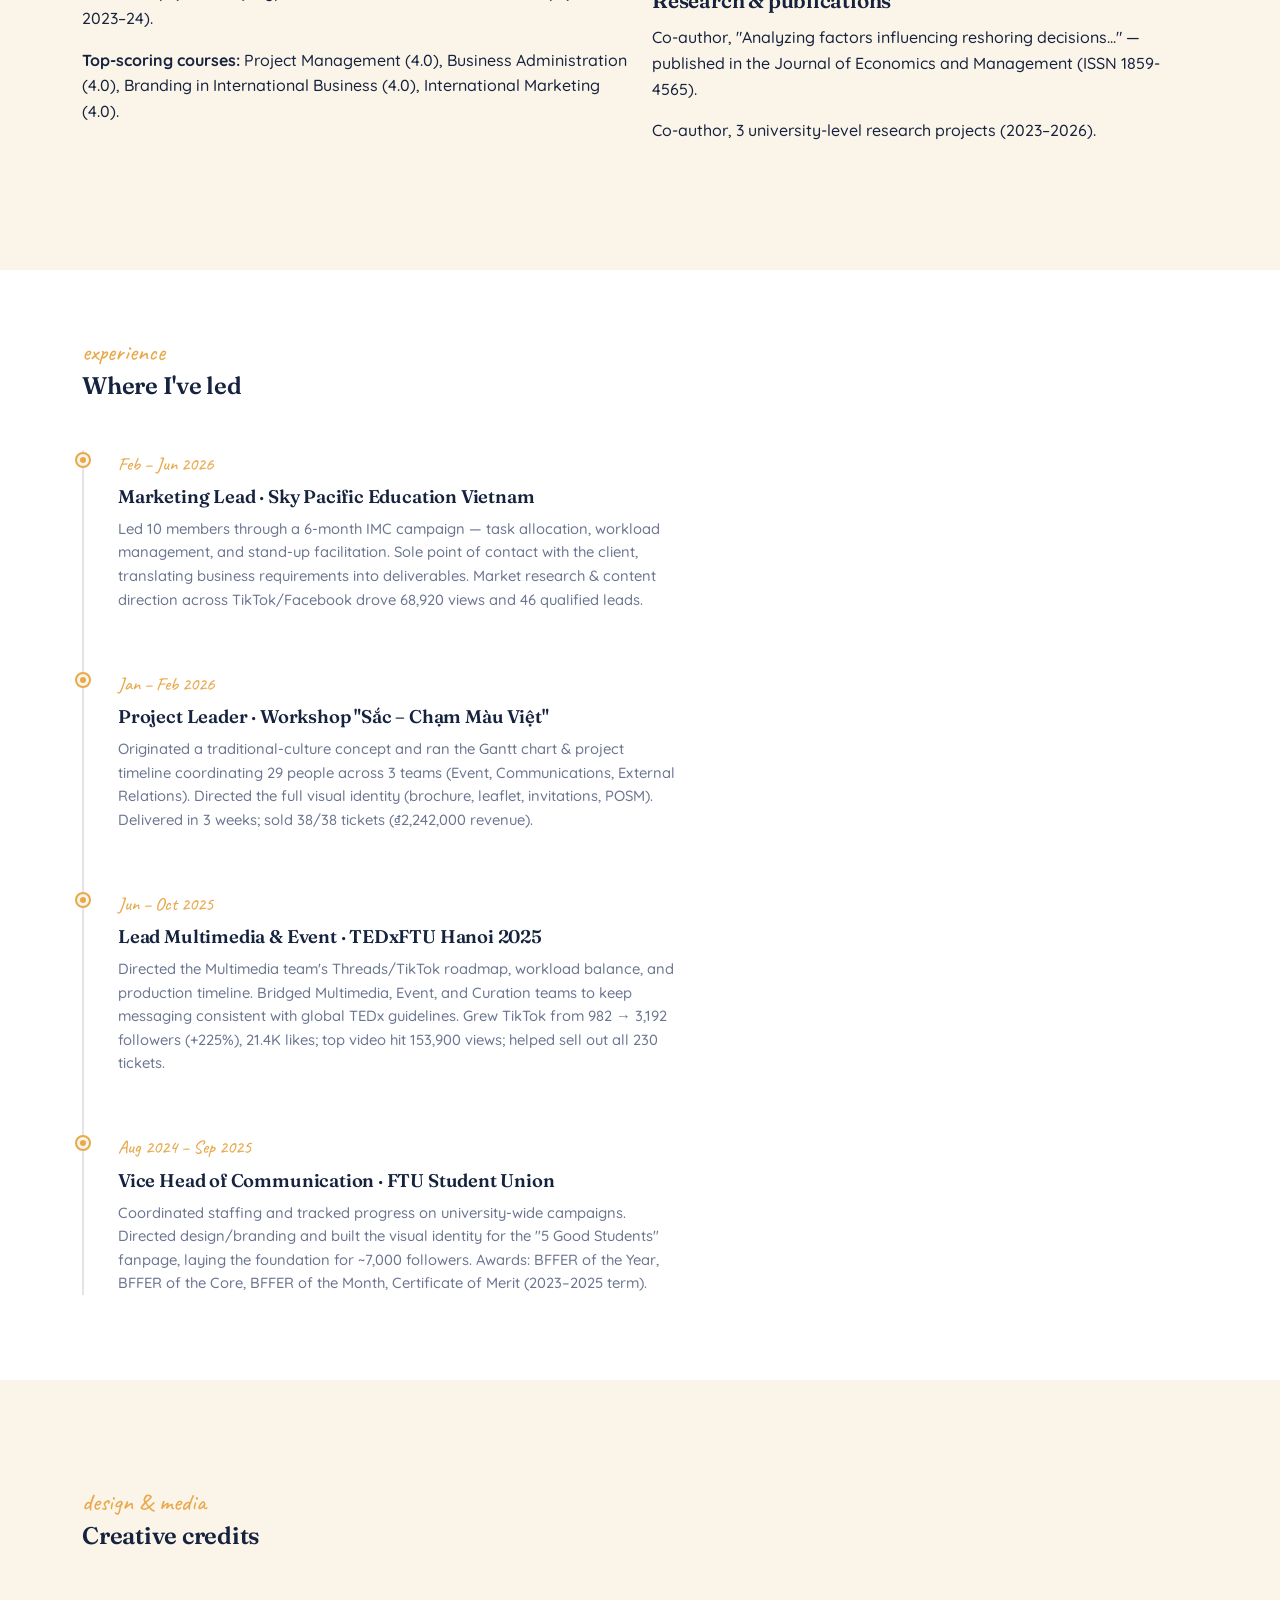
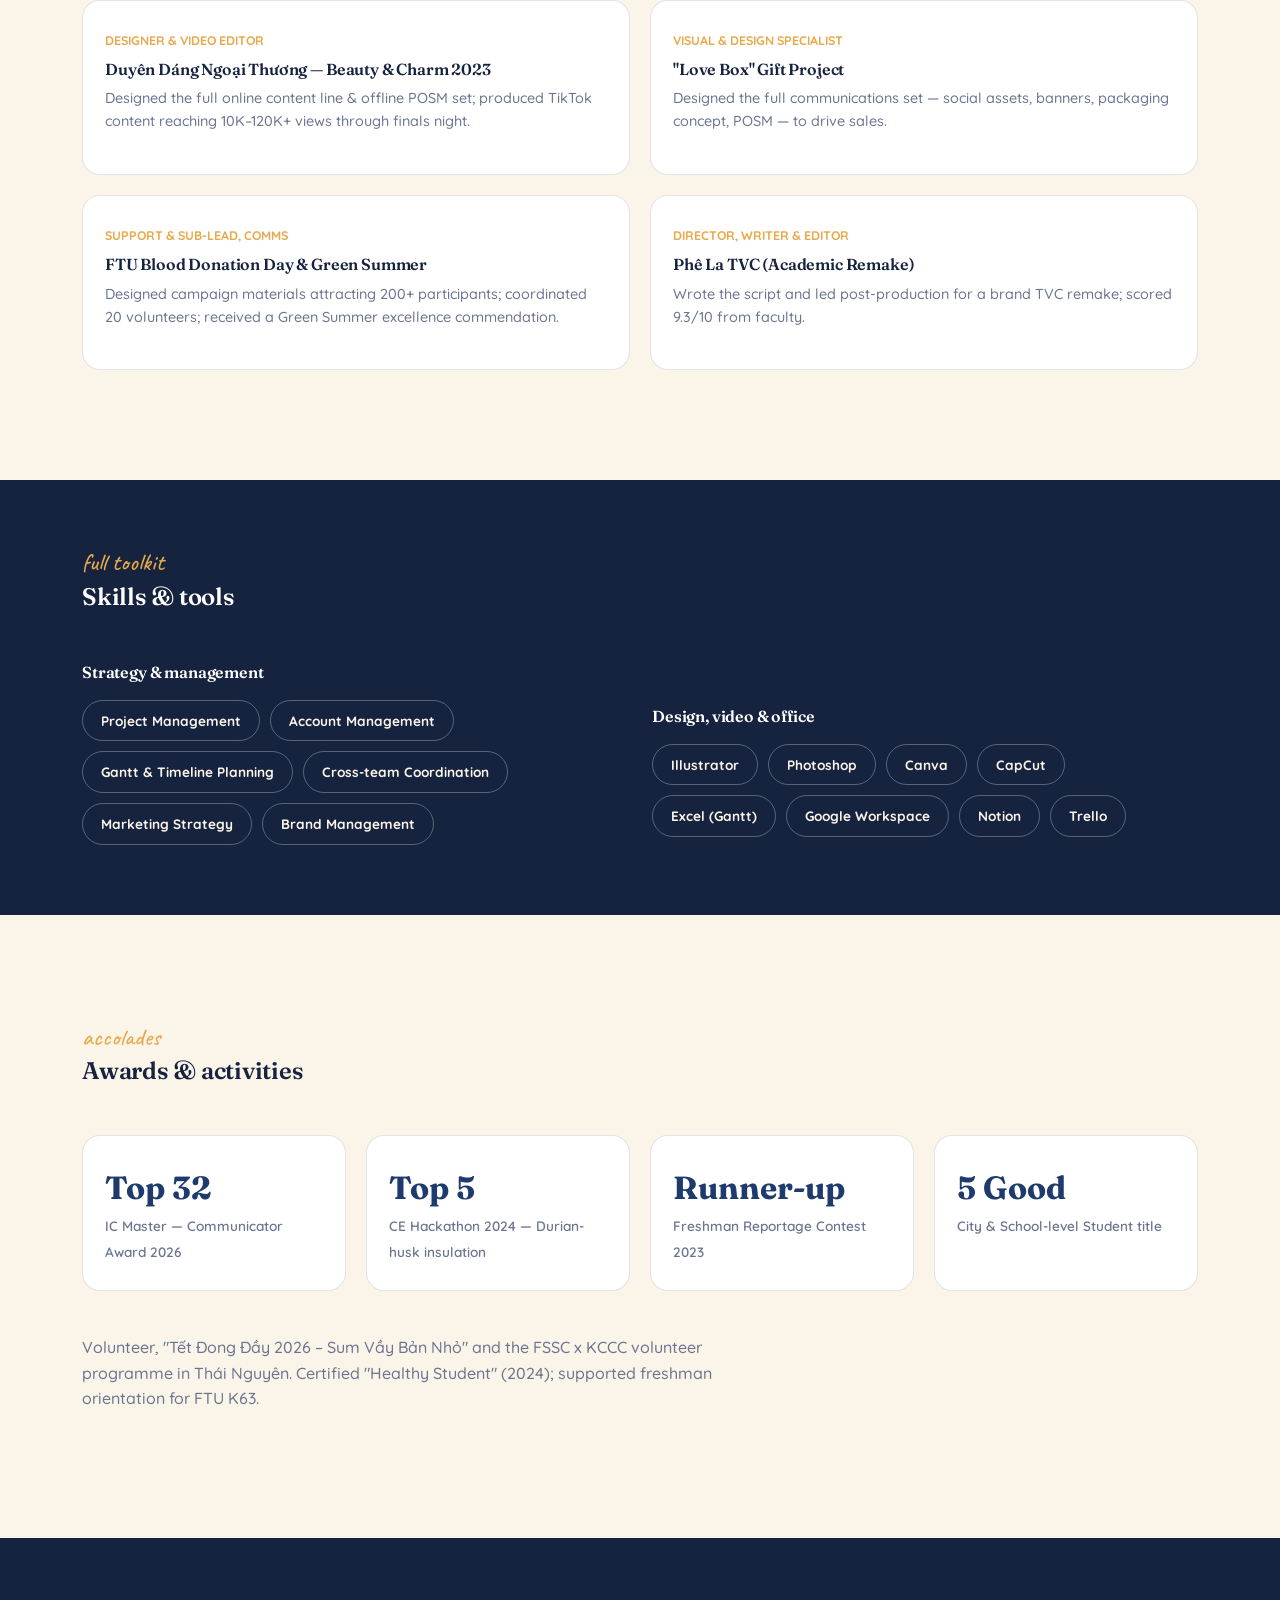
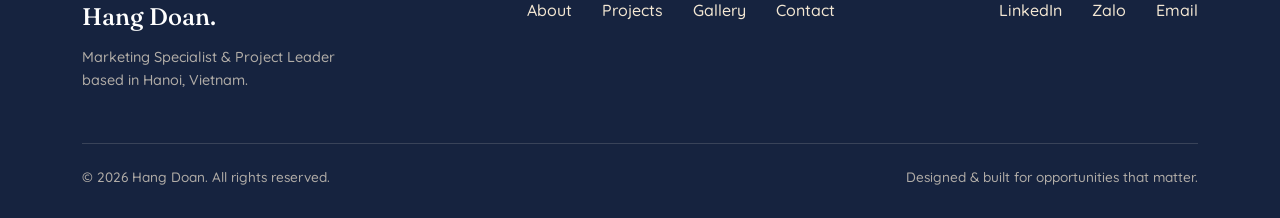
==== commit c6299966: "Add files via upload" ====
--- a/about.html
+++ b/about.html
@@ -37,8 +37,8 @@
   <div class="container">
     <div class="grid-2">
       <div class="reveal">
-        <div class="hero-portrait" style="aspect-ratio:1/1;">
-          <!-- 📌 ASSET: assets/images/profile/about-photo.jpg -->
+        <div class="hero-portrait media-slot" style="aspect-ratio:1/1;">
+          <p class="ph-note">[ Upload photo →<br>assets/images/profile/about-photo.jpg ]</p>
           <img src="assets/images/profile/about-photo.jpg" alt="Hang Doan">
         </div>
       </div>
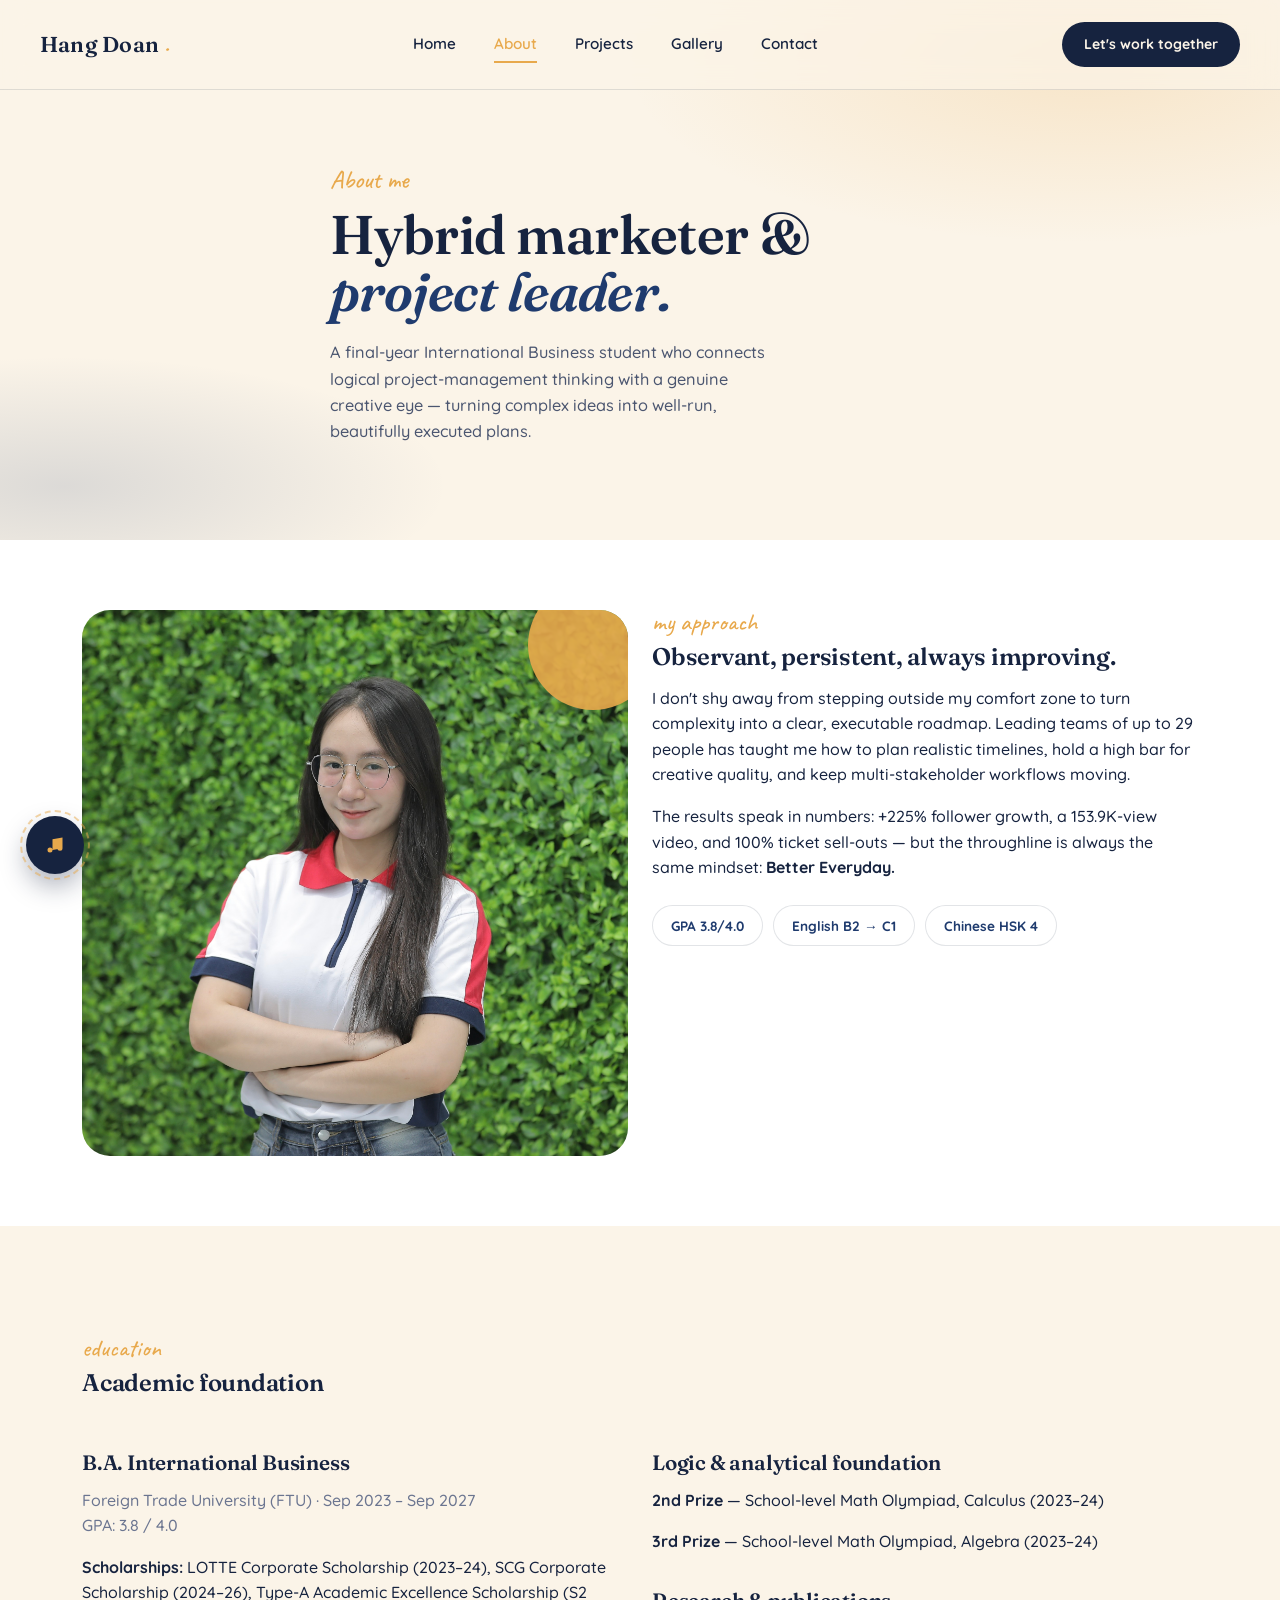
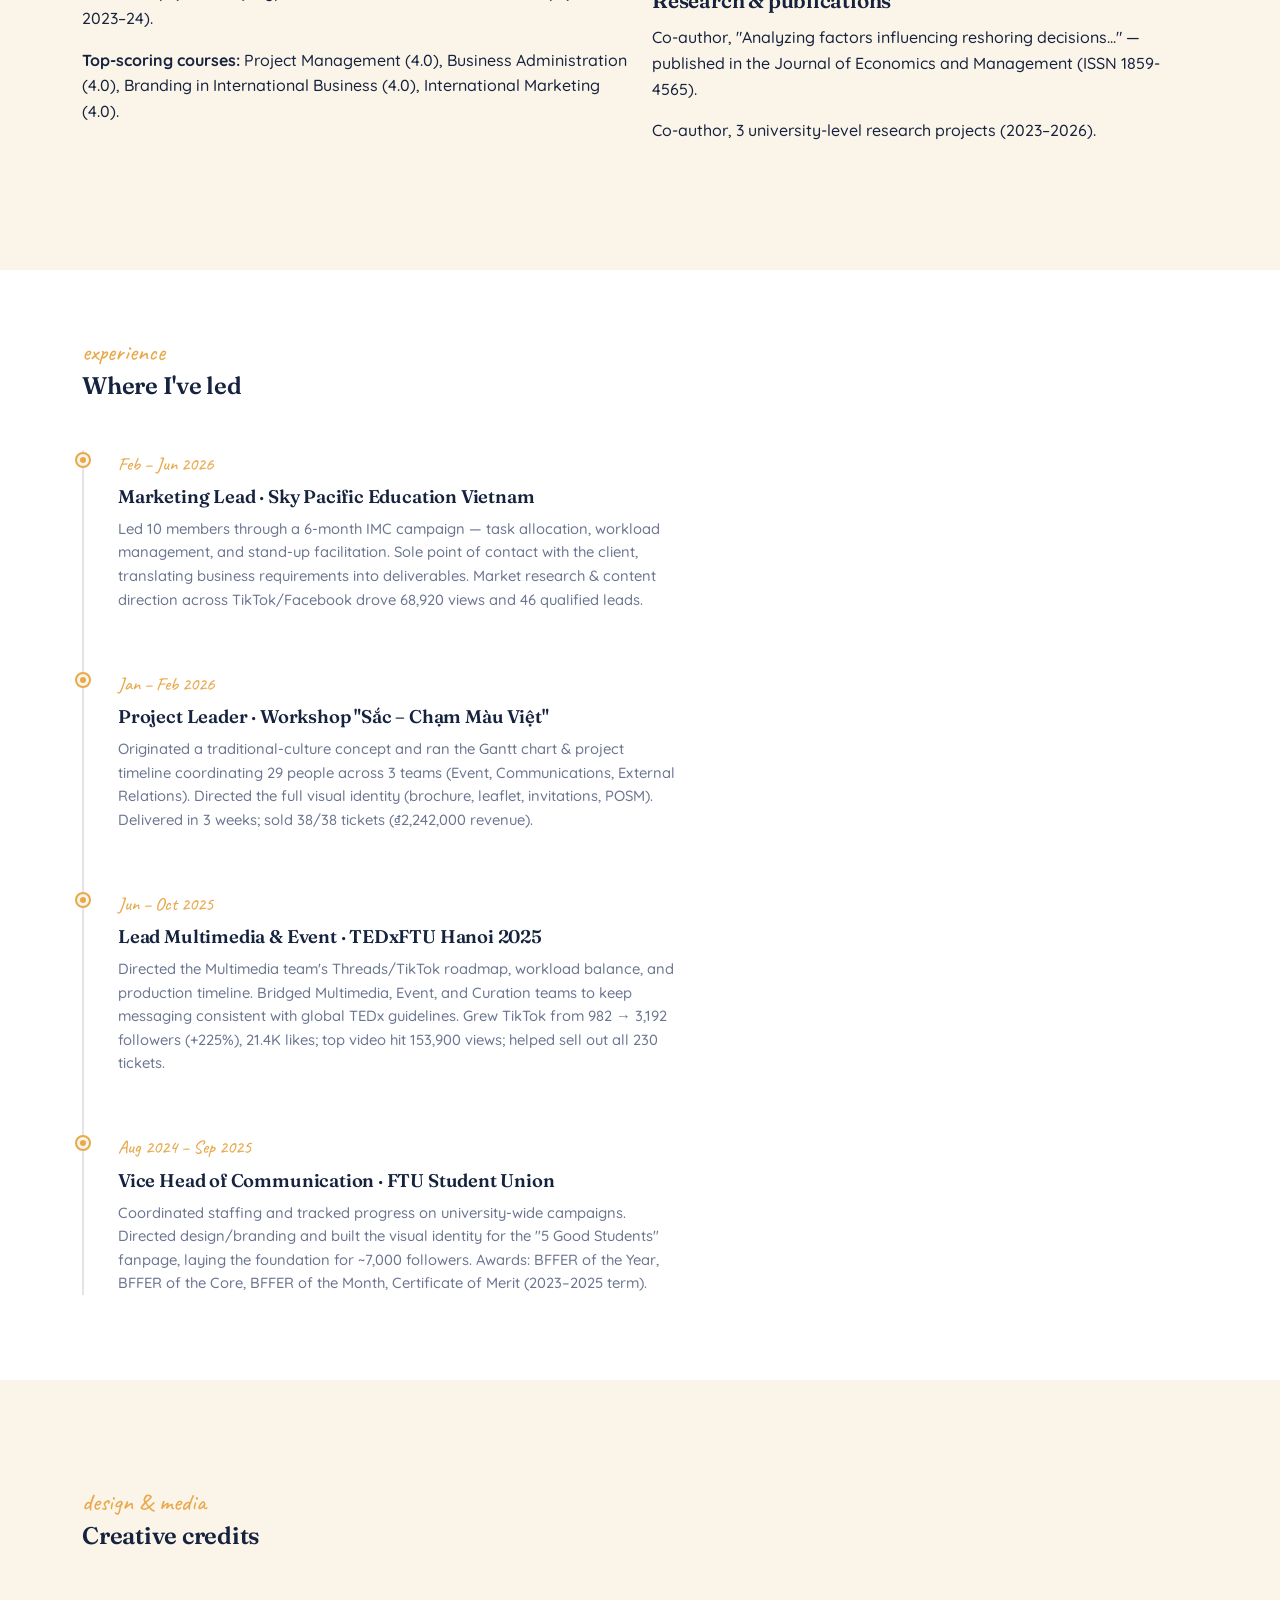
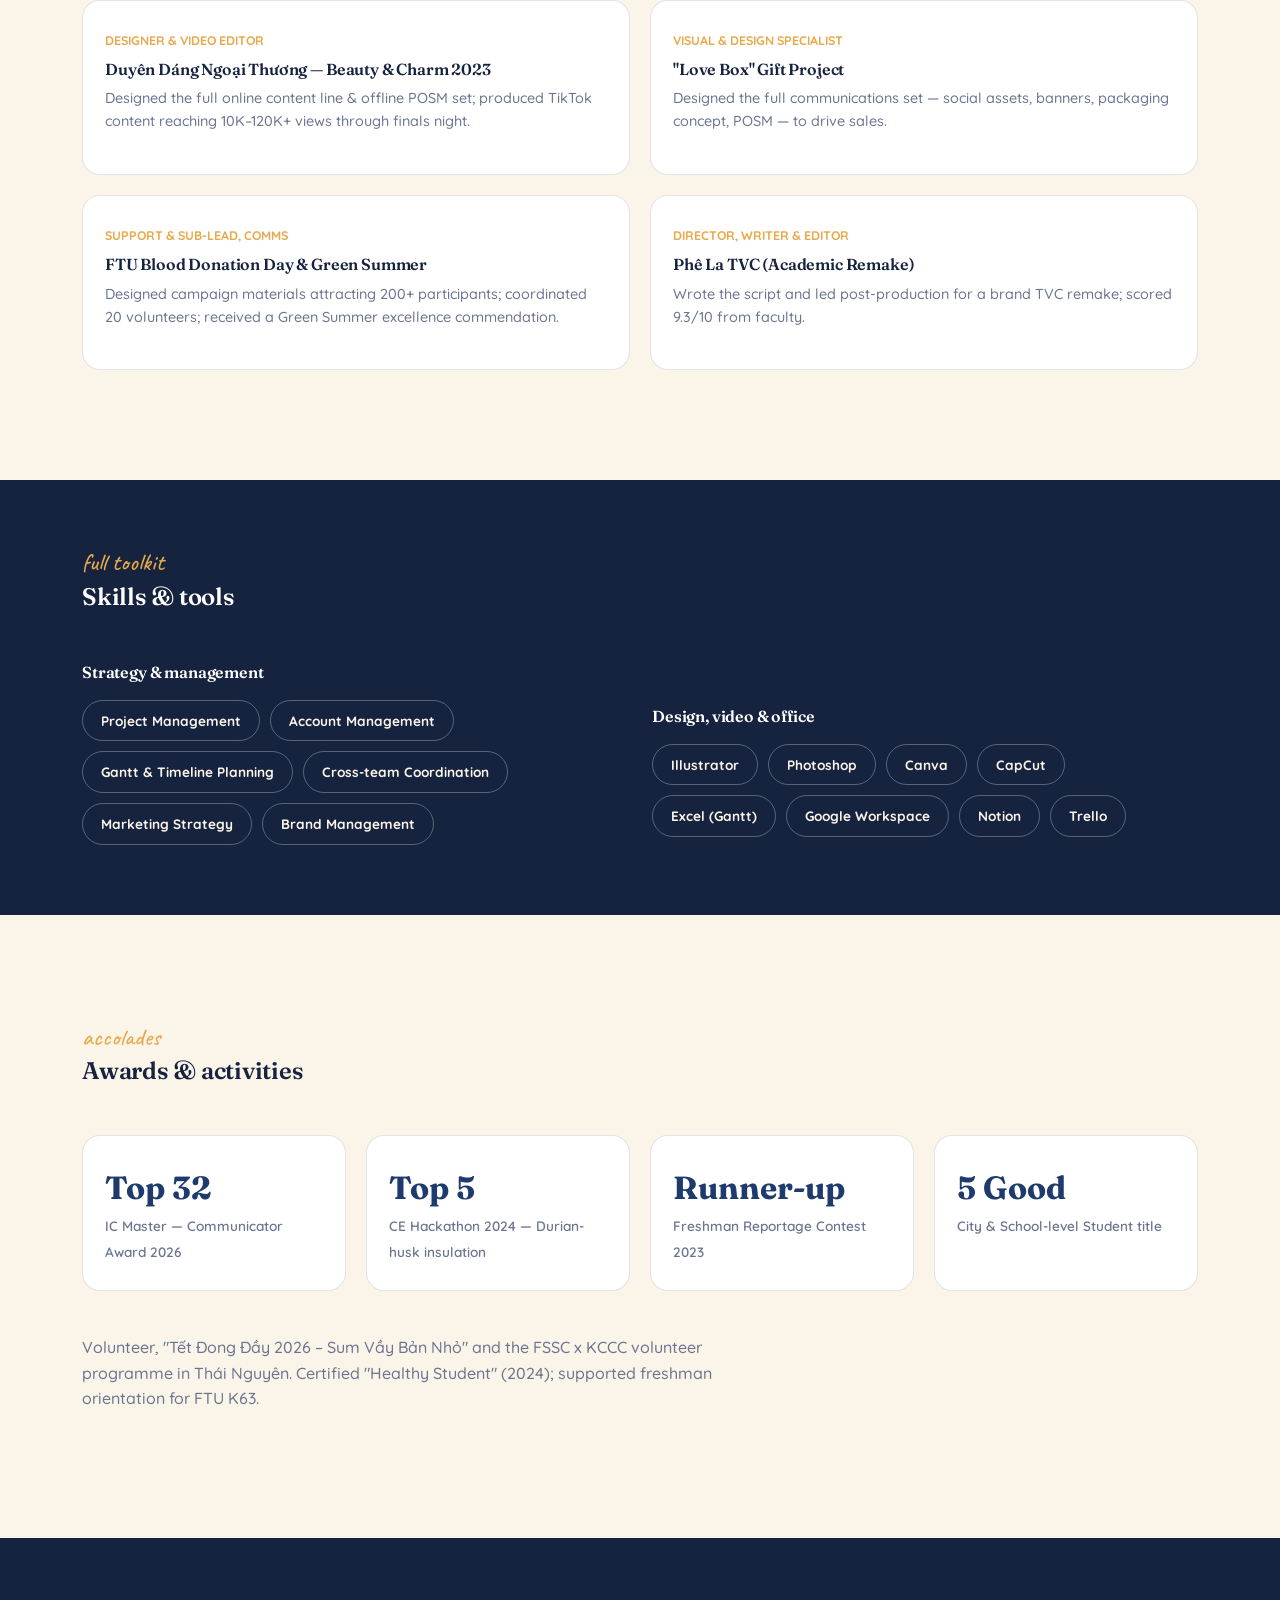
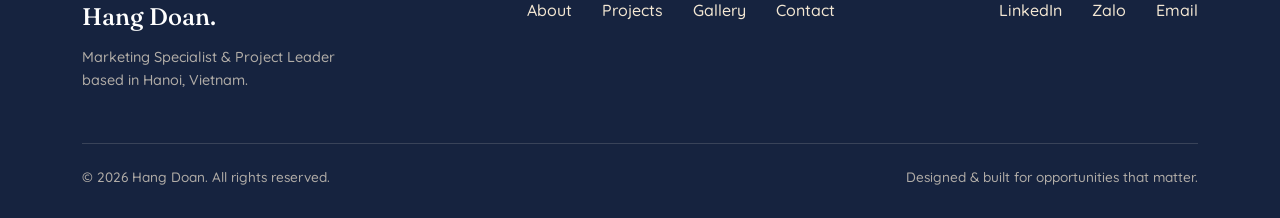
==== commit e6bceac0: "Update about.html" ====
--- a/about.html
+++ b/about.html
@@ -38,7 +38,6 @@
     <div class="grid-2">
       <div class="reveal">
         <div class="hero-portrait media-slot" style="aspect-ratio:1/1;">
-          <p class="ph-note">[ Upload photo →<br>assets/images/profile/about-photo.jpg ]</p>
           <img src="assets/images/profile/about-photo.jpg" alt="Hang Doan">
         </div>
       </div>
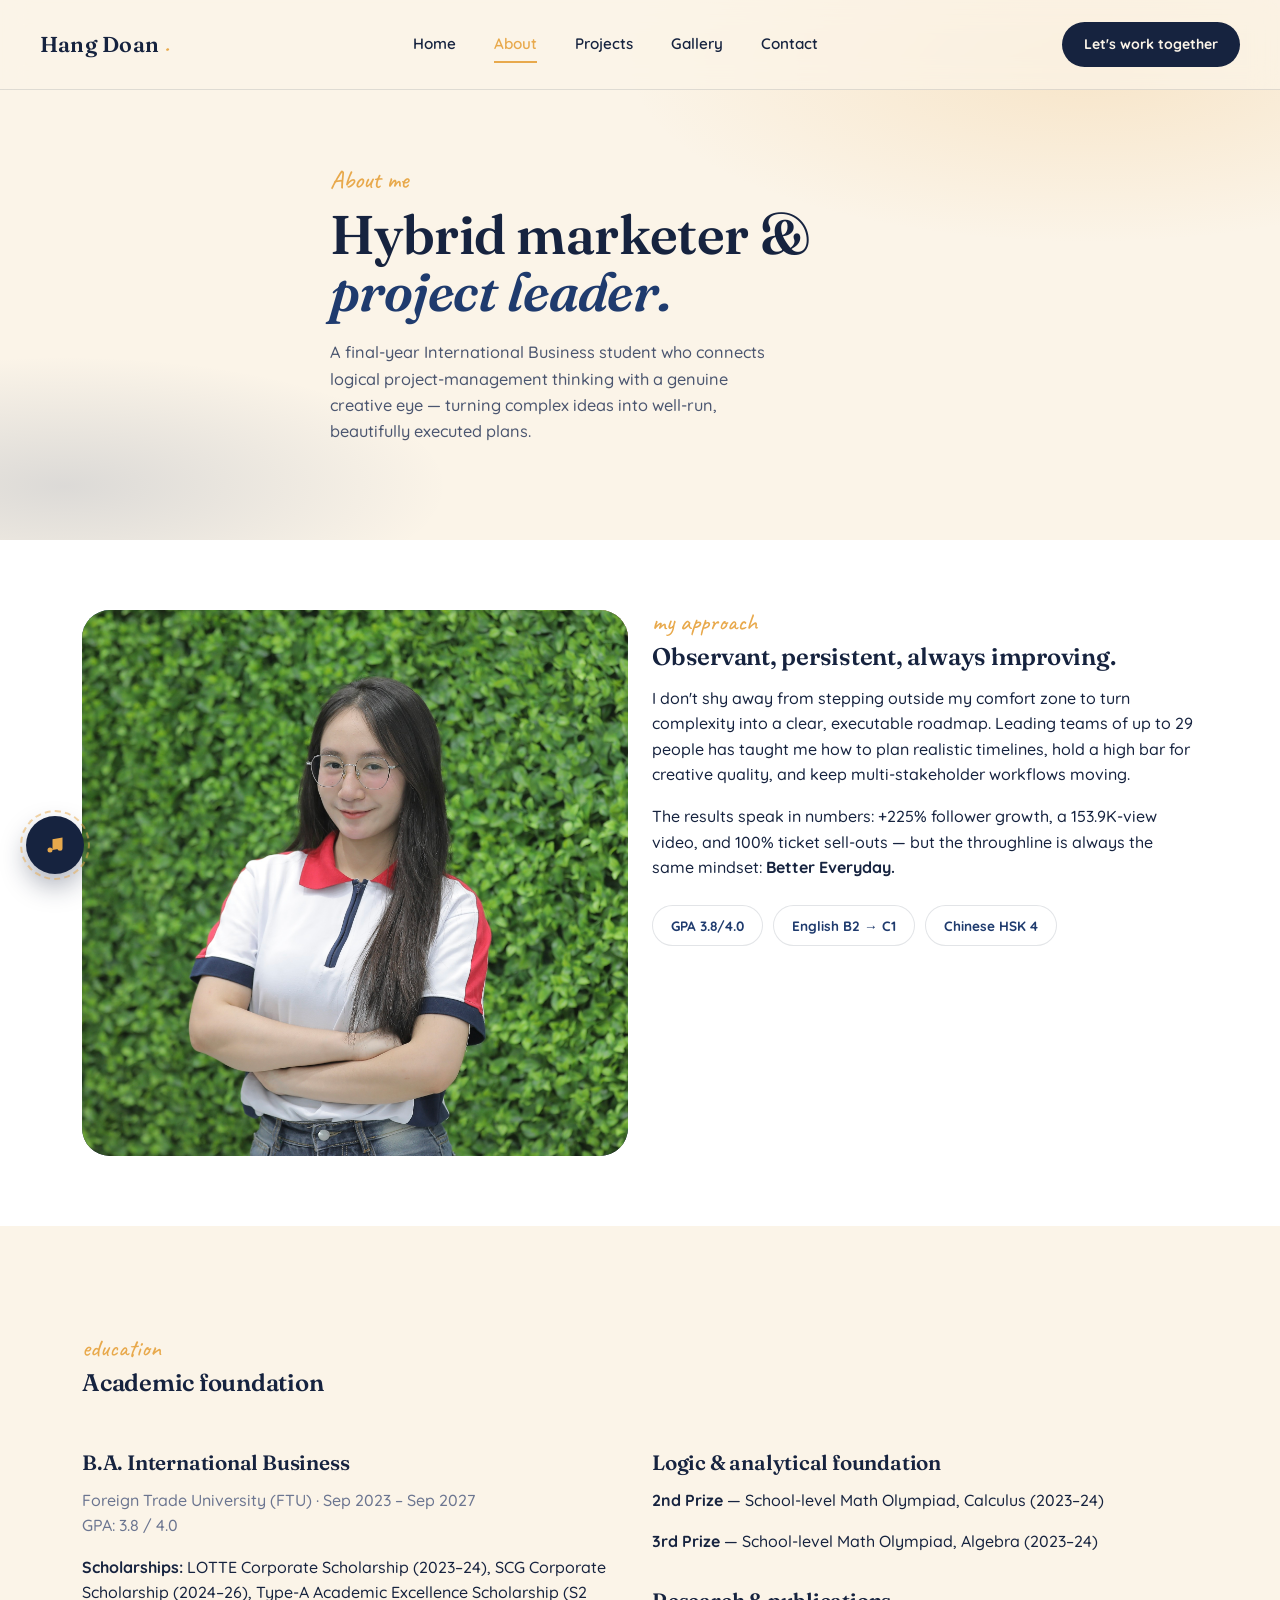
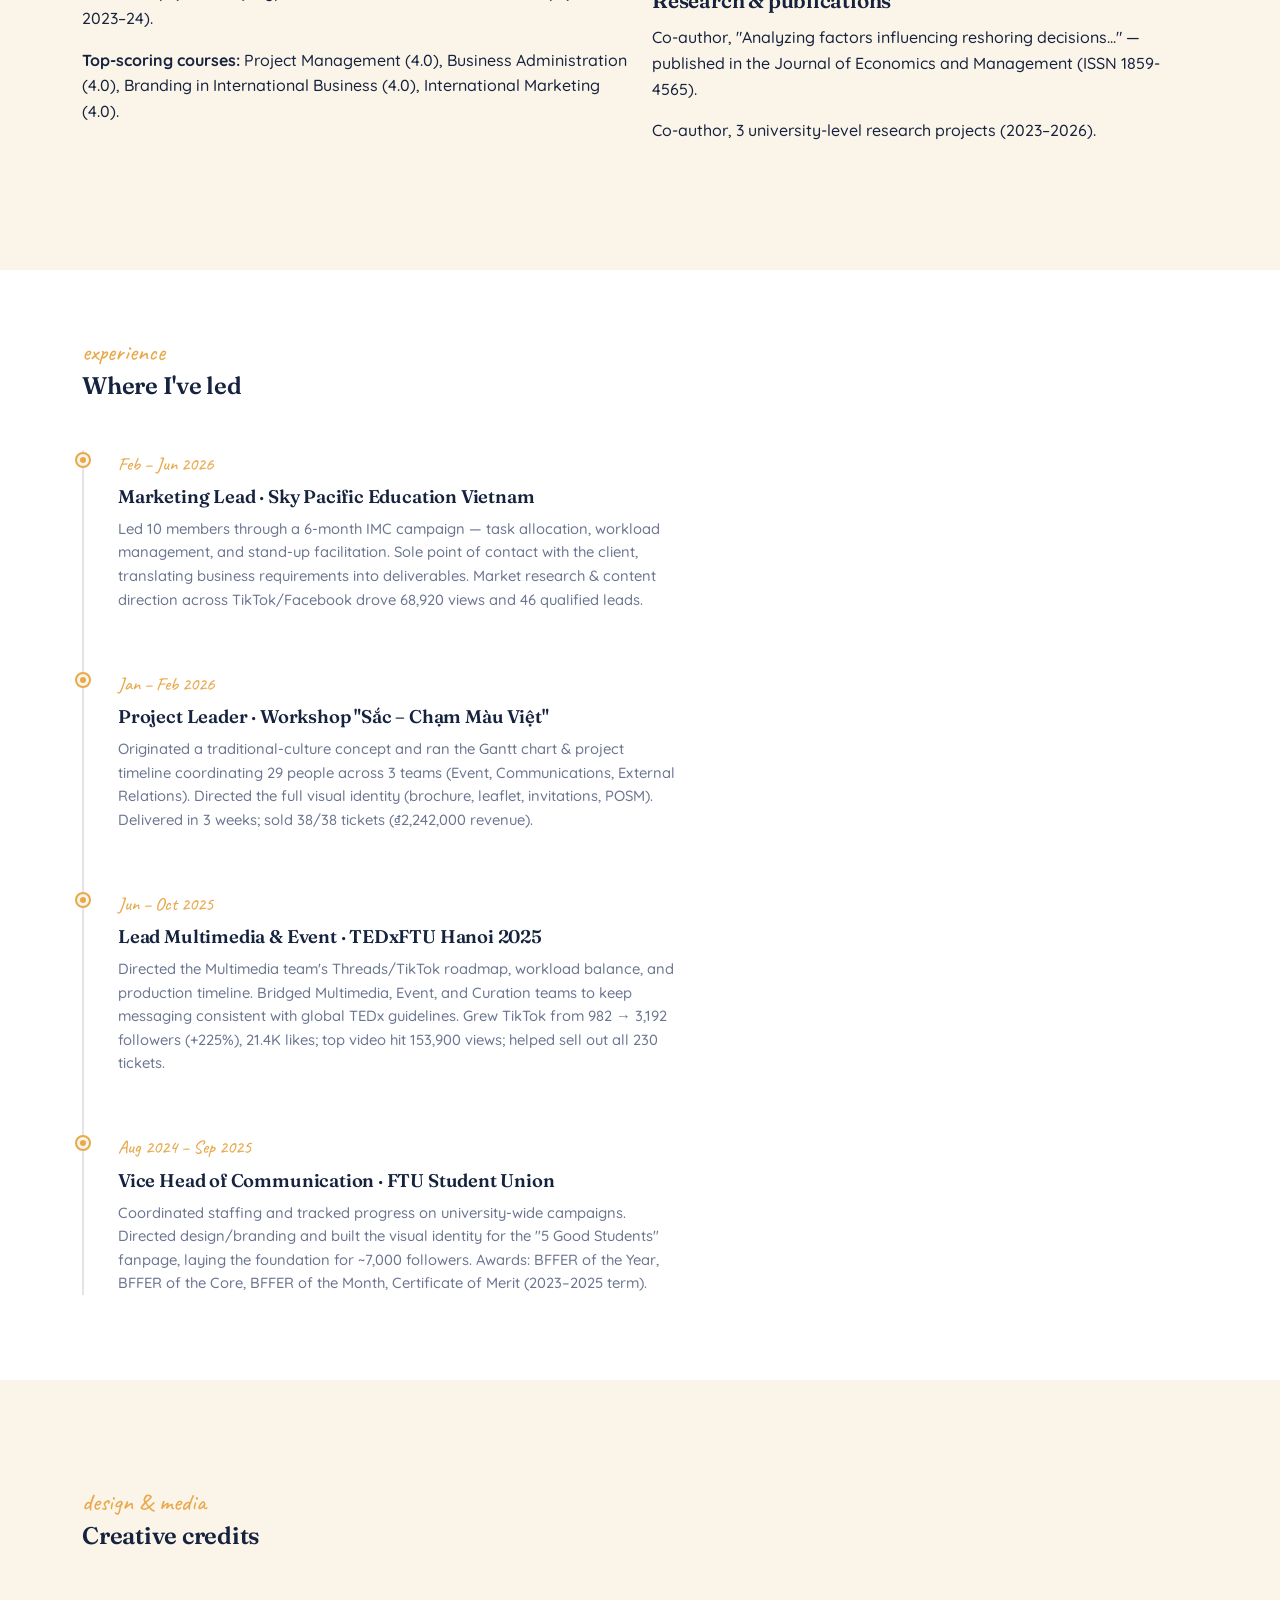
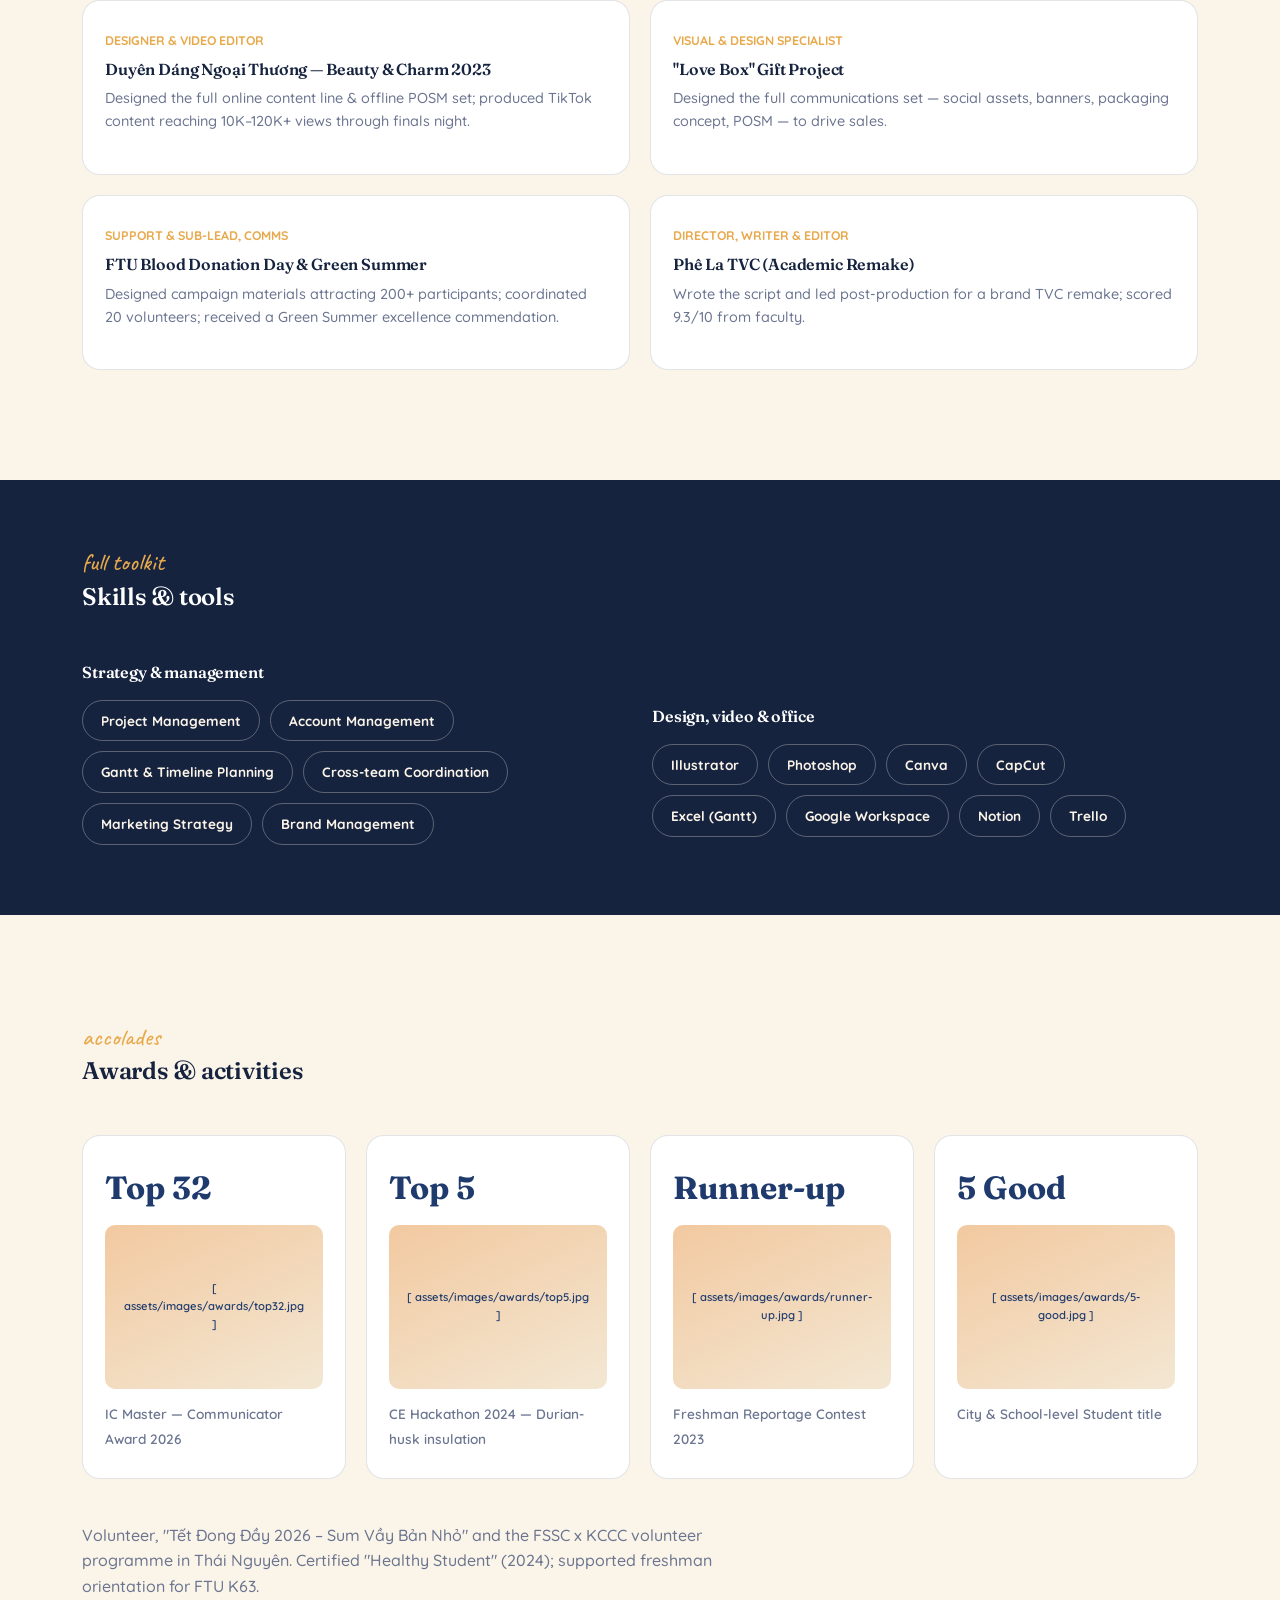
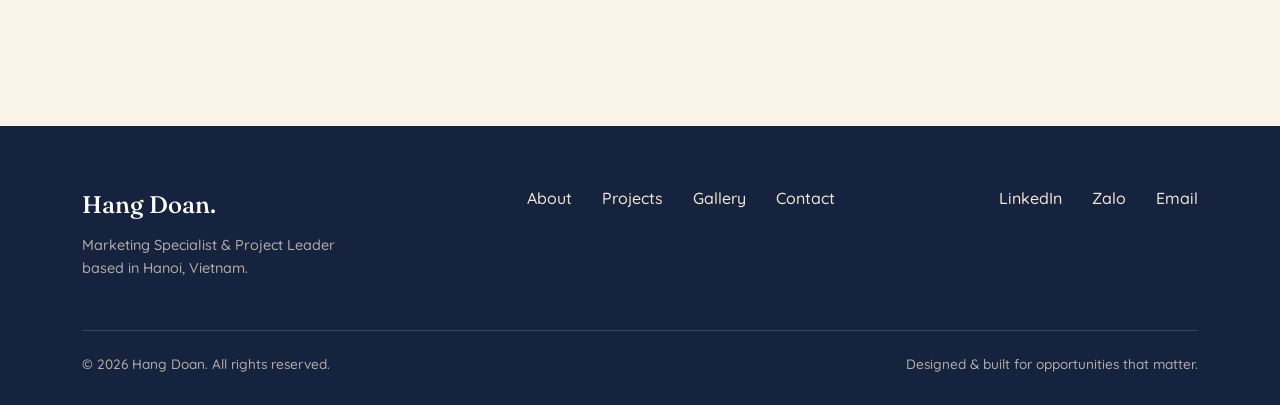
==== commit 12008a71: "Add files via upload" ====
--- a/about.html
+++ b/about.html
@@ -38,6 +38,7 @@
     <div class="grid-2">
       <div class="reveal">
         <div class="hero-portrait media-slot" style="aspect-ratio:1/1;">
+          <p class="ph-note">[ Upload photo →<br>assets/images/profile/about-photo.jpg ]</p>
           <img src="assets/images/profile/about-photo.jpg" alt="Hang Doan">
         </div>
       </div>
@@ -190,10 +191,38 @@
       <h2>Awards & activities</h2>
     </div>
     <div class="bento">
-      <div class="bento-card reveal"><b>Top 32</b><span>IC Master — Communicator Award 2026</span></div>
-      <div class="bento-card reveal reveal-delay-1"><b>Top 5</b><span>CE Hackathon 2024 — Durian-husk insulation</span></div>
-      <div class="bento-card reveal reveal-delay-2"><b>Runner-up</b><span>Freshman Reportage Contest 2023</span></div>
-      <div class="bento-card reveal reveal-delay-3"><b>5 Good</b><span>City & School-level Student title</span></div>
+      <div class="bento-card reveal">
+        <b>Top 32</b>
+        <div class="bento-illustration media-slot">
+          <span class="ph-note">[ assets/images/awards/top32.jpg ]</span>
+          <img src="assets/images/awards/top32.jpg" alt="Top 32 IC Master 2026">
+        </div>
+        <span>IC Master — Communicator Award 2026</span>
+      </div>
+      <div class="bento-card reveal reveal-delay-1">
+        <b>Top 5</b>
+        <div class="bento-illustration media-slot">
+          <span class="ph-note">[ assets/images/awards/top5.jpg ]</span>
+          <img src="assets/images/awards/top5.jpg" alt="Top 5 CE Hackathon 2024">
+        </div>
+        <span>CE Hackathon 2024 — Durian-husk insulation</span>
+      </div>
+      <div class="bento-card reveal reveal-delay-2">
+        <b>Runner-up</b>
+        <div class="bento-illustration media-slot">
+          <span class="ph-note">[ assets/images/awards/runner-up.jpg ]</span>
+          <img src="assets/images/awards/runner-up.jpg" alt="Runner-up Freshman Reportage Contest 2023">
+        </div>
+        <span>Freshman Reportage Contest 2023</span>
+      </div>
+      <div class="bento-card reveal reveal-delay-3">
+        <b>5 Good</b>
+        <div class="bento-illustration media-slot">
+          <span class="ph-note">[ assets/images/awards/5-good.jpg ]</span>
+          <img src="assets/images/awards/5-good.jpg" alt="5 Good Student title">
+        </div>
+        <span>City & School-level Student title</span>
+      </div>
     </div>
     <p class="mt-md" style="max-width:640px; color:#6b7590;">Volunteer, "Tết Đong Đầy 2026 – Sum Vầy Bản Nhỏ" and the FSSC x KCCC volunteer programme in Thái Nguyên. Certified "Healthy Student" (2024); supported freshman orientation for FTU K63.</p>
   </div>
--- a/css/style.css
+++ b/css/style.css
@@ -279,6 +279,13 @@
 .bento-card:hover{ transform:translateY(-6px); box-shadow:0 18px 34px rgba(22,35,63,.12); border-color:var(--gold); }
 .bento-card b{ display:block; font-family:var(--font-display); font-size:2rem; color:var(--navy); }
 .bento-card span{ font-size:.85rem; color:#6b7590; font-weight:600; }
+/* ---- Illustration frame inside a bento card (place between <b> title and <span> caption) ---- */
+.bento-illustration{
+  aspect-ratio:4/3; border-radius:var(--radius-sm); margin:12px 0;
+  background:linear-gradient(155deg,var(--gold-soft),var(--cream-deep));
+  display:flex; align-items:center; justify-content:center;
+}
+.bento-illustration .ph-note{ font-size:.7rem; color:var(--navy); text-align:center; padding:10px; font-weight:600; }
 .bento-wide{ grid-column:span 2; }
 @media (max-width:760px){ .bento{ grid-template-columns:1fr 1fr; } .bento-wide{ grid-column:span 2; } }
 
@@ -352,7 +359,19 @@
   display:flex; align-items:center; justify-content:center; color:var(--navy); text-align:center;
   font-size:.8rem; padding:18px; font-weight:600;
 }
+/* ---- Frame size variants — add ONE of these classes to a .gallery-item to change its shape ---- */
+.gallery-item.size-square .gallery-ph{ aspect-ratio:1/1; }
+.gallery-item.size-portrait .gallery-ph{ aspect-ratio:3/4; }
+.gallery-item.size-tall .gallery-ph{ aspect-ratio:2/3; }
+.gallery-item.size-wide .gallery-ph{ aspect-ratio:16/9; }
+.gallery-item.size-panorama .gallery-ph{ aspect-ratio:21/9; }
 .gallery-item.video .gallery-ph{ aspect-ratio:16/9; background:linear-gradient(155deg,var(--navy),var(--navy-ink)); color:var(--cream-deep); }
+.gallery-item.video{ aspect-ratio:16/9; background:linear-gradient(155deg,var(--navy),var(--navy-ink)); }
+.gallery-item.video .ph-note{ color:var(--cream-deep); font-size:.8rem; font-weight:600; }
+/* ---- Video frame size variants — add ONE of these classes next to "gallery-item video" ---- */
+.gallery-item.video.size-vertical{ aspect-ratio:9/16; }
+.gallery-item.video.size-square{ aspect-ratio:1/1; }
+.gallery-item.video.size-wide{ aspect-ratio:16/9; }
 .gallery-caption{ padding:16px 18px; }
 .gallery-caption b{ display:block; font-size:.92rem; }
 .gallery-caption span{ font-size:.78rem; color:#6b7590; }
@@ -438,6 +457,22 @@
 }
 #music-player:hover #music-label{ opacity:1; transform:translateX(0); }
 
+/* ============================================================
+   MEDIA SLOT — auto-swaps placeholder note for the real
+   image/video the moment a correctly-named file loads.
+   No code edits needed after uploading assets.
+   ============================================================ */
+.media-slot{ position:relative; overflow:hidden; }
+.media-slot .ph-note{
+  position:absolute; inset:0; display:flex; align-items:center; justify-content:center;
+  text-align:center; margin:0; padding:16px; z-index:1;
+}
+.media-slot img, .media-slot video{
+  position:absolute; inset:0; width:100%; height:100%; object-fit:cover;
+  opacity:0; transition:opacity .6s var(--ease); z-index:2;
+}
+.media-slot img.loaded, .media-slot video.loaded{ opacity:1; }
+
 /* ---------- Small utils ---------- */
 .center{ text-align:center; }
 .mt-xs{ margin-top:12px; } .mt-sm{ margin-top:24px; } .mt-md{ margin-top:44px; } .mt-lg{ margin-top:80px; }
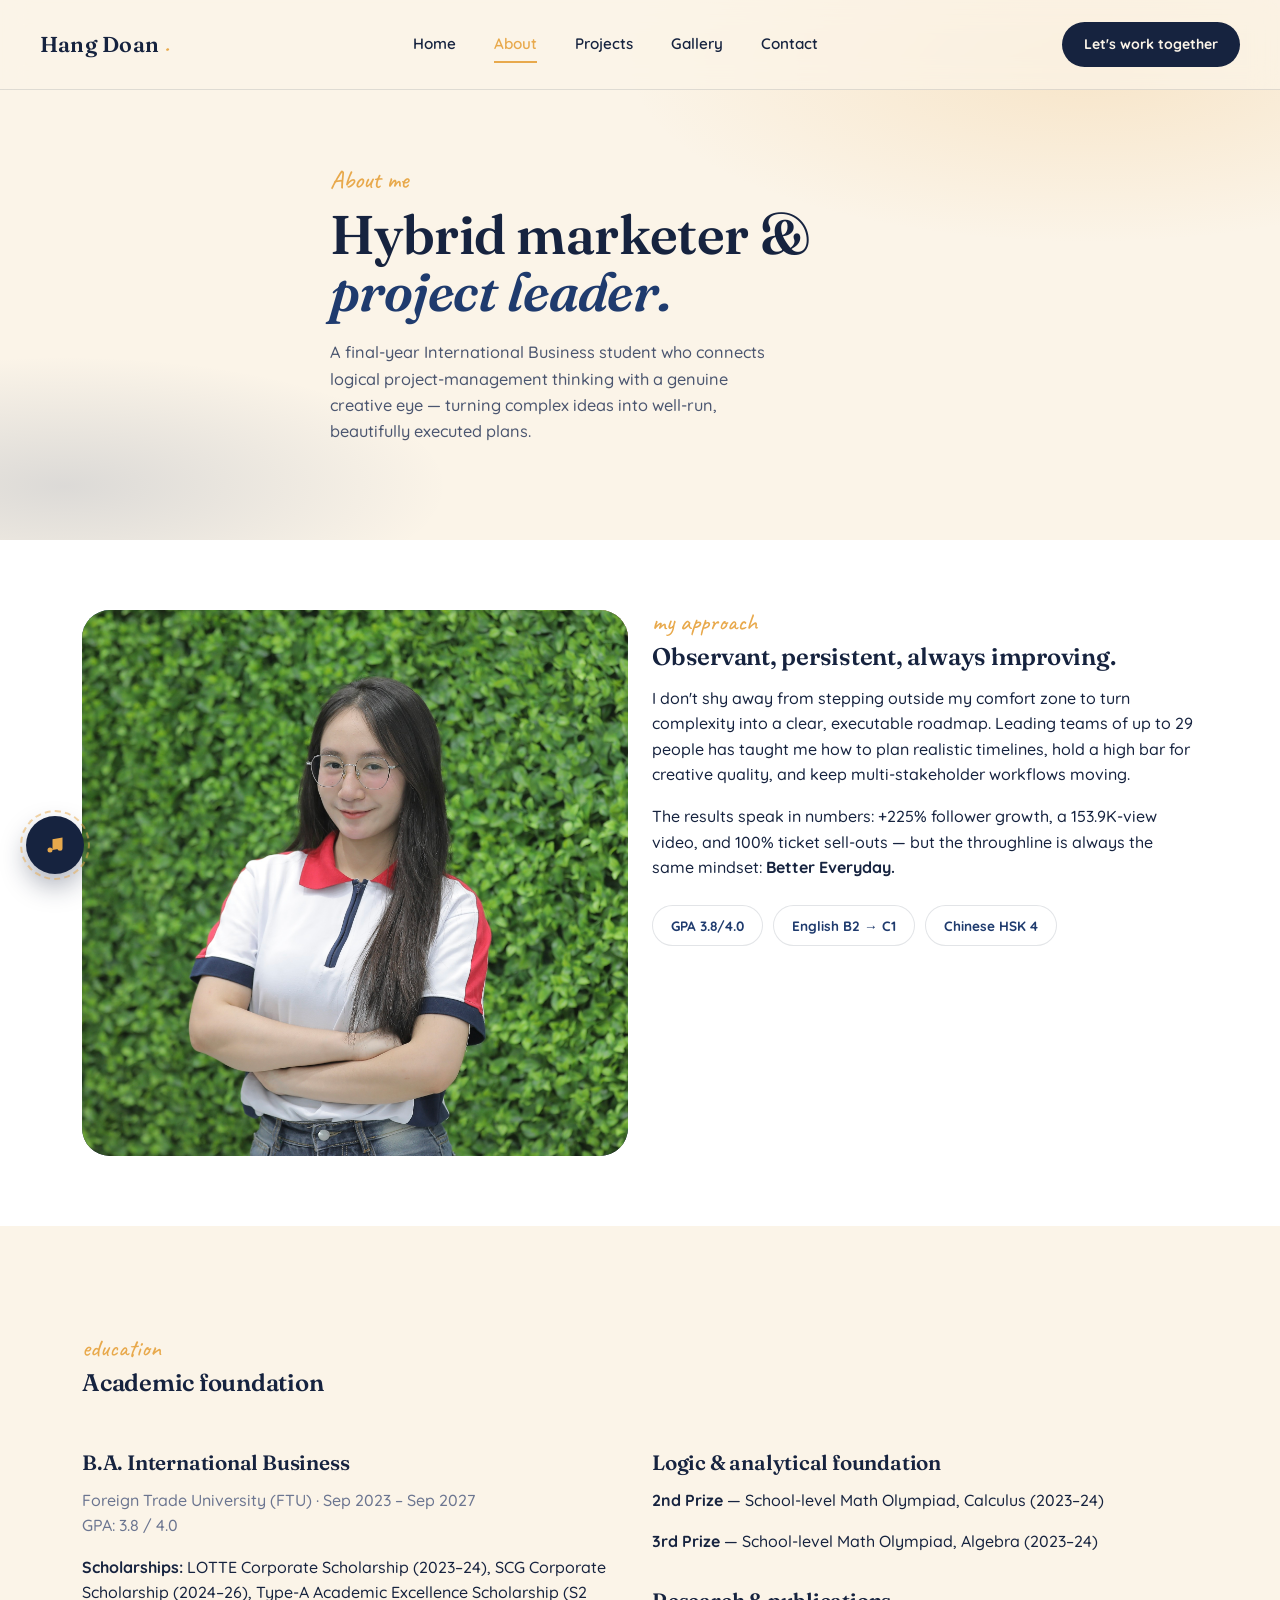
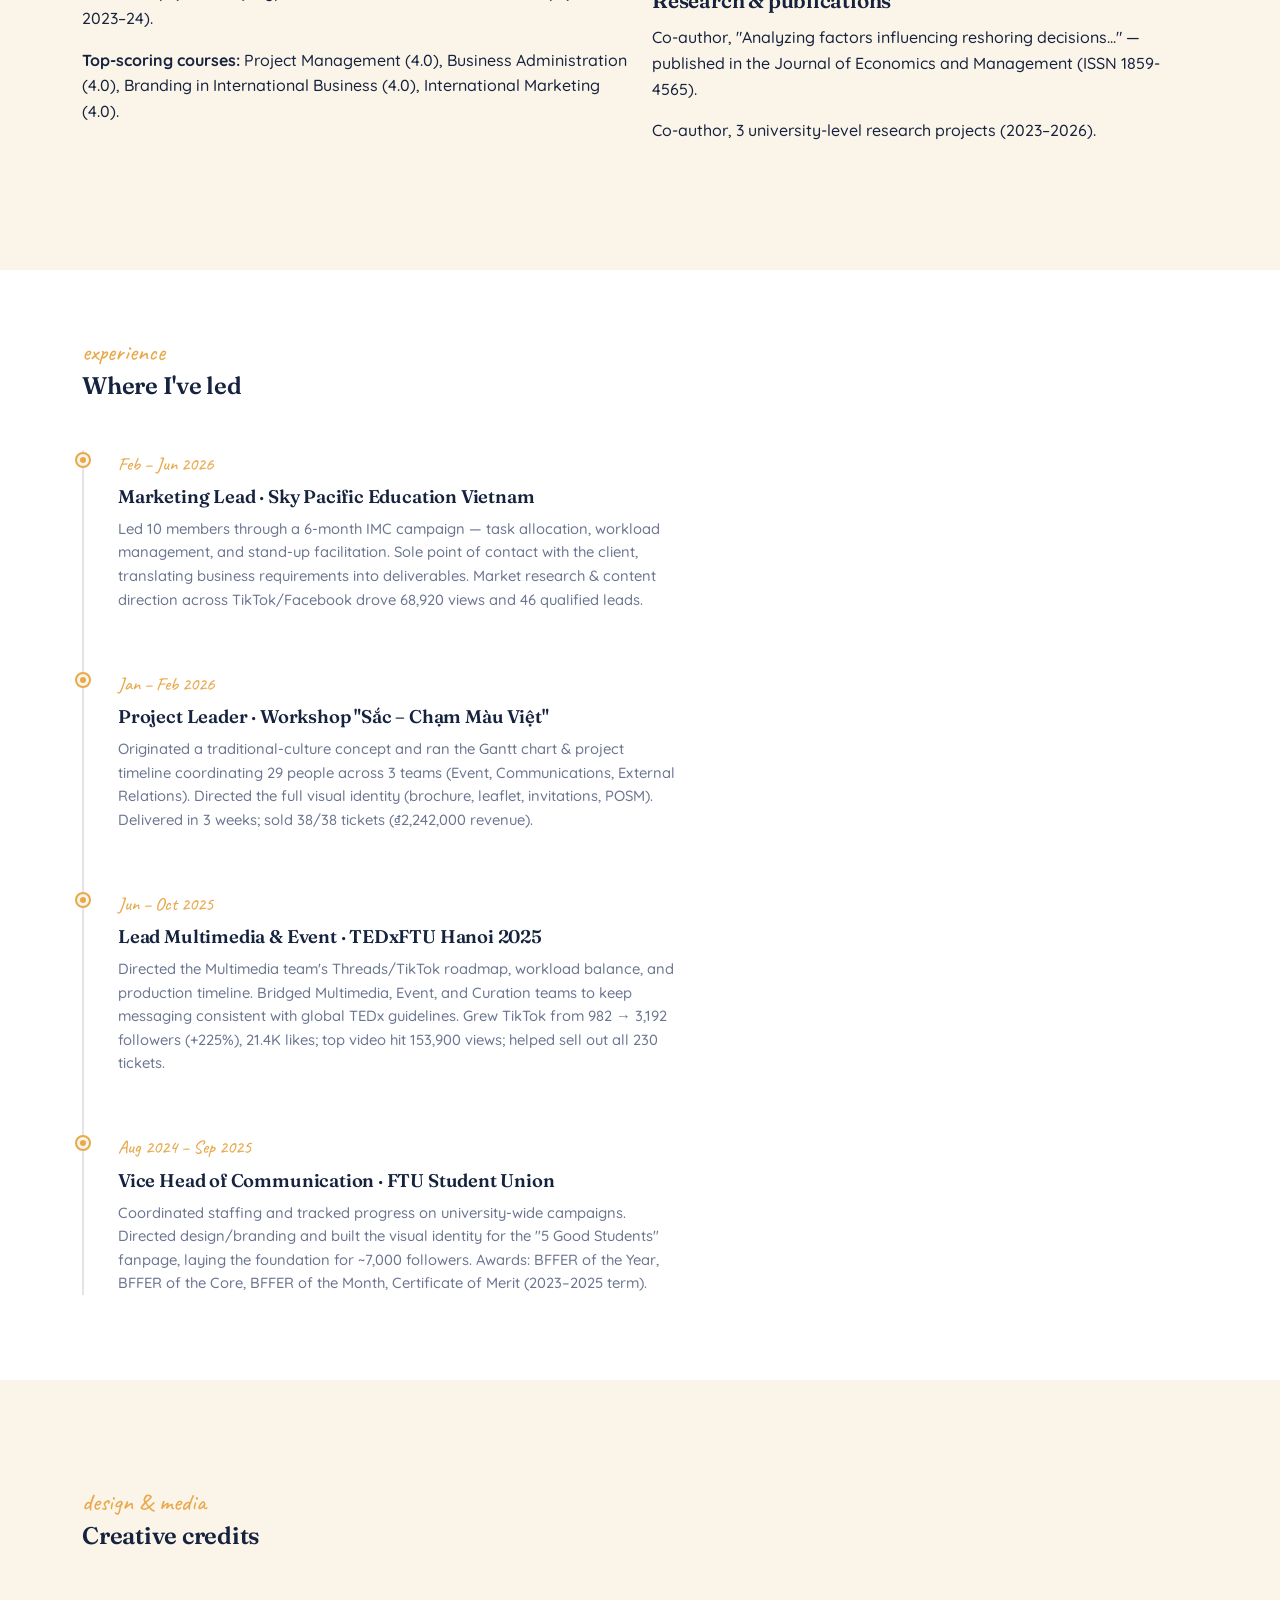
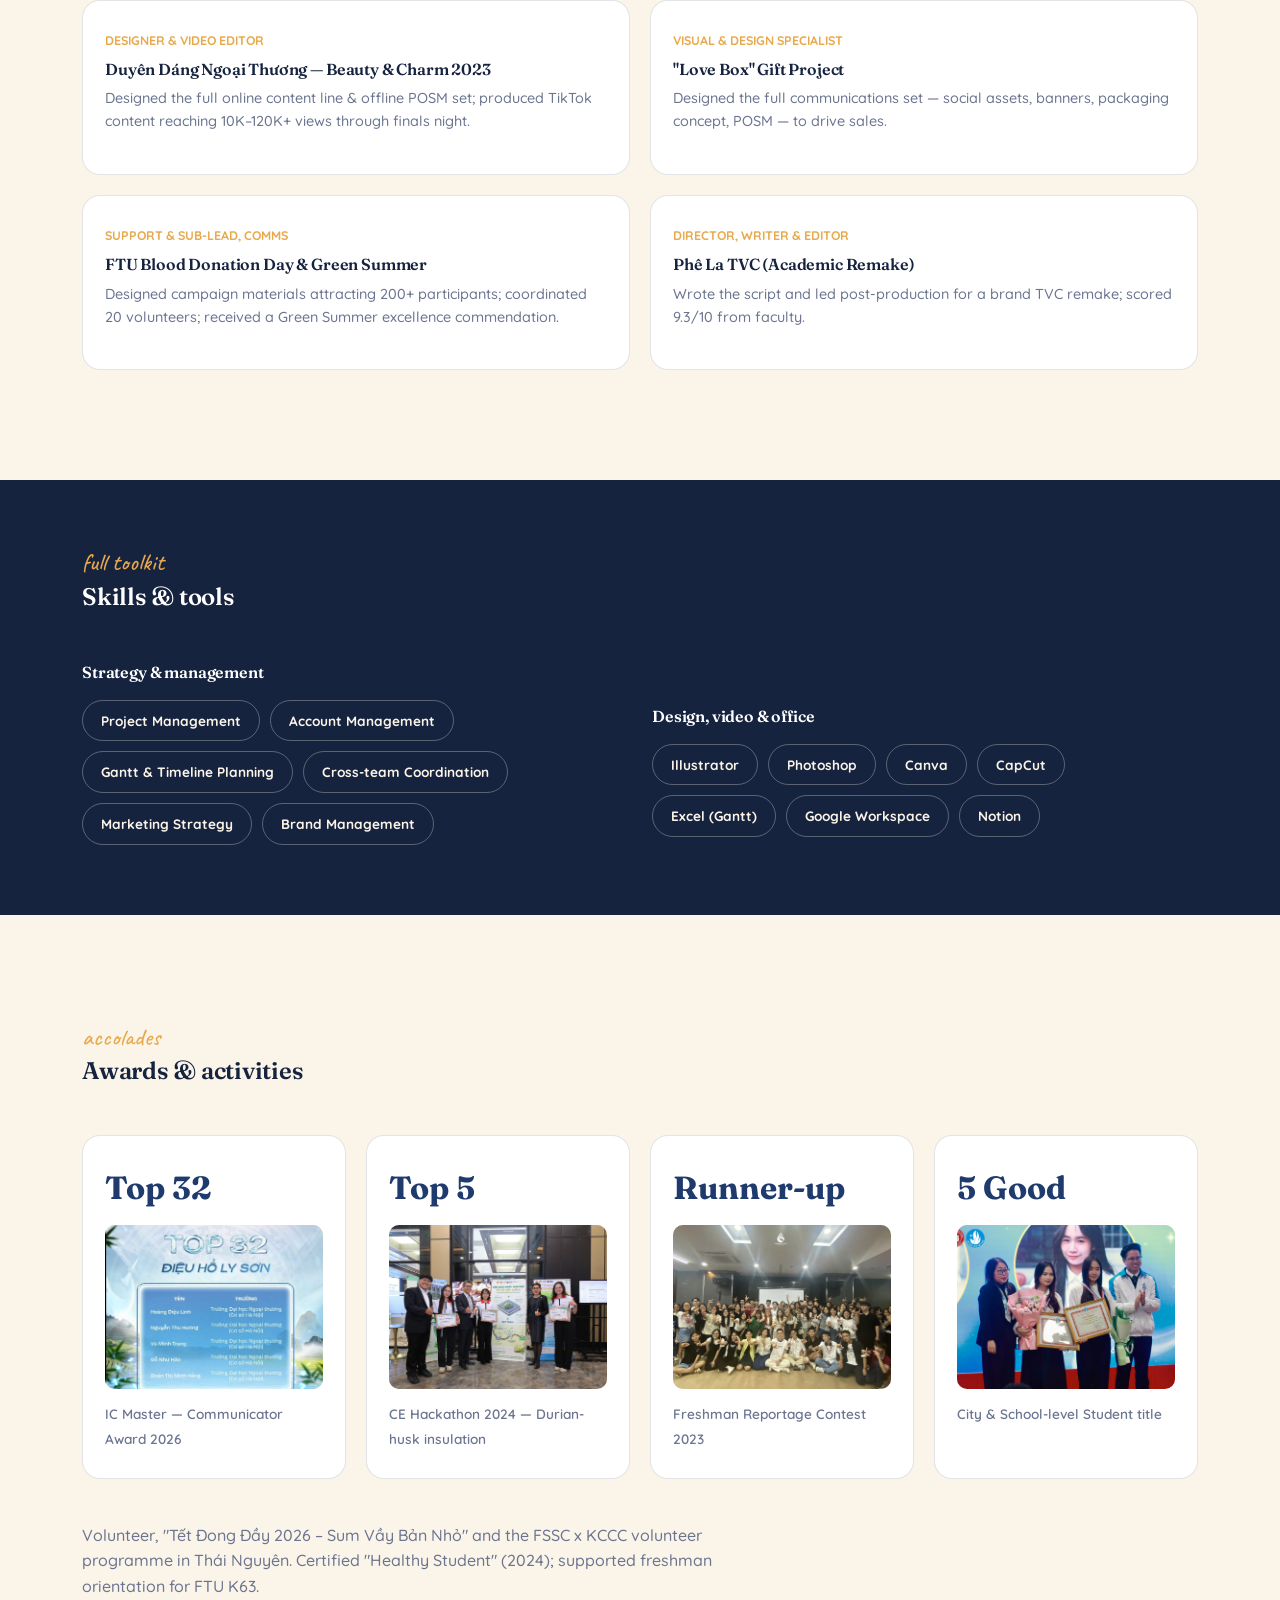
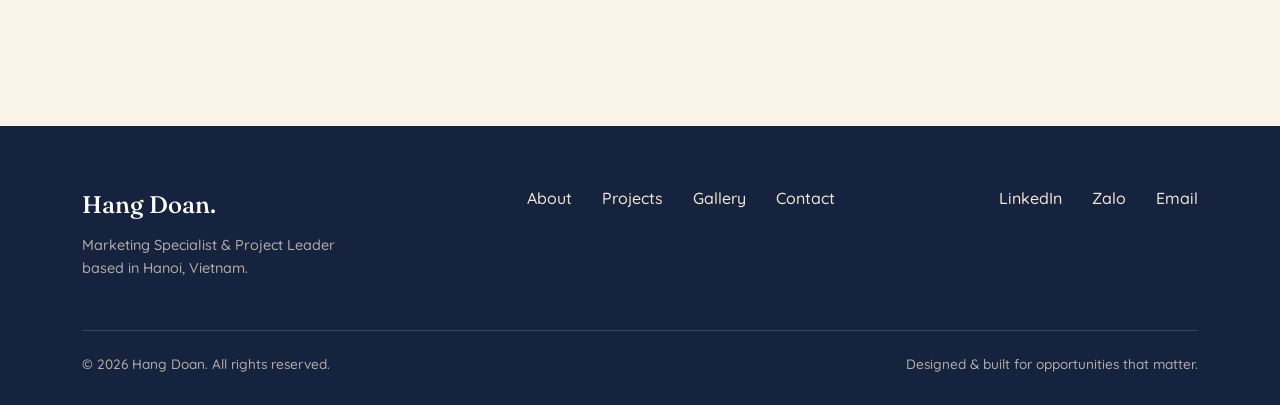
==== commit 2e73d140: "Update about.html" ====
--- a/about.html
+++ b/about.html
@@ -176,7 +176,6 @@
           <span class="tag" style="background:transparent; border-color:rgba(251,244,232,.3); color:var(--cream);">Excel (Gantt)</span>
           <span class="tag" style="background:transparent; border-color:rgba(251,244,232,.3); color:var(--cream);">Google Workspace</span>
           <span class="tag" style="background:transparent; border-color:rgba(251,244,232,.3); color:var(--cream);">Notion</span>
-          <span class="tag" style="background:transparent; border-color:rgba(251,244,232,.3); color:var(--cream);">Trello</span>
         </div>
       </div>
     </div>
--- a/css/style.css
+++ b/css/style.css
@@ -181,7 +181,25 @@
   transition:opacity .8s var(--ease), visibility .8s;
 }
 #intro-screen.hidden{ opacity:0; visibility:hidden; pointer-events:none; }
-.folder-wrap{ text-align:center; cursor:pointer; user-select:none; }
+/* ---- Background photo layer — upload assets/images/profile/intro-bg.jpg and it appears automatically, dimmed under the navy gradient ---- */
+.intro-bg{ position:absolute; inset:0; z-index:0; }
+.intro-bg img{
+  position:absolute; inset:0; width:100%; height:100%; object-fit:cover;
+  opacity:1; transition:opacity 1.1s var(--ease);
+}
+.intro-bg.media-slot img.loaded{ opacity:.5; }
+.intro-overlay{
+  position:absolute;
+  inset:0;
+  z-index:1;
+
+  background:linear-gradient(
+    180deg,
+    rgba(22,35,63,.25) 0%,
+    rgba(22,35,63,.45) 100%
+  );
+}
+.folder-wrap{ position:relative; z-index:2; text-align:center; cursor:pointer; user-select:none; }
 .folder{
   position:relative; width:220px; height:160px; margin:0 auto 34px;
 }
@@ -480,3 +498,33 @@
 .max-620{ max-width:620px; }
 .grid-2{ display:grid; grid-template-columns:1fr 1fr; gap:24px; }
 @media (max-width:760px){ .grid-2{ grid-template-columns:1fr; } }
+/* ---- Background photo layer ---- */
+.intro-bg{
+  position:absolute;
+  inset:0;
+  z-index:0;
+  overflow:hidden;
+}
+
+.intro-bg img{
+  position:absolute;
+  inset:0;
+  width:100%;
+  height:100%;
+  object-fit:cover;
+
+  /* ÉP ẢNH HIỆN */
+  opacity:1 !important;
+
+  display:block !important;
+}
+
+/* ---- Navy overlay ---- */
+.intro-overlay{
+  position:absolute;
+  inset:0;
+  z-index:1;
+
+  /* CHỈNH ĐỘ MỜ NAVY Ở ĐÂY */
+  background:rgba(22,35,63,.45);
+}
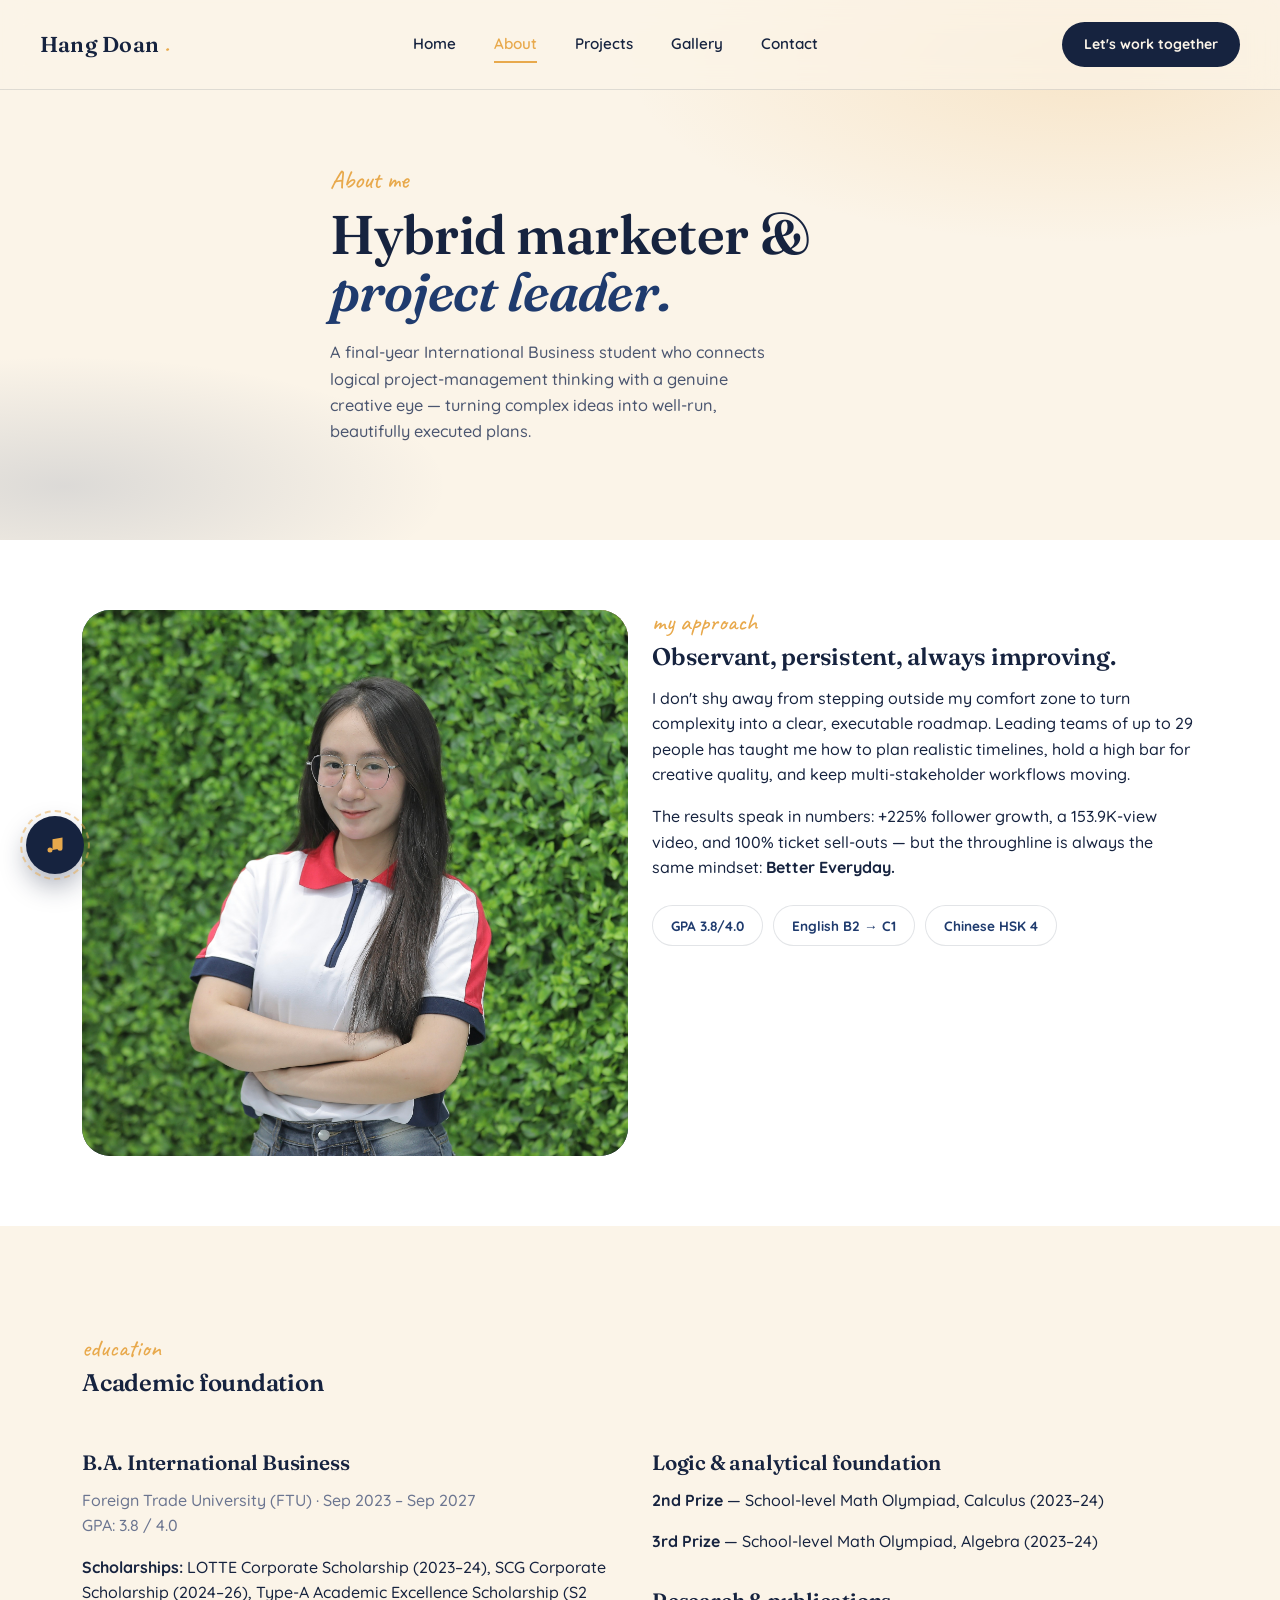
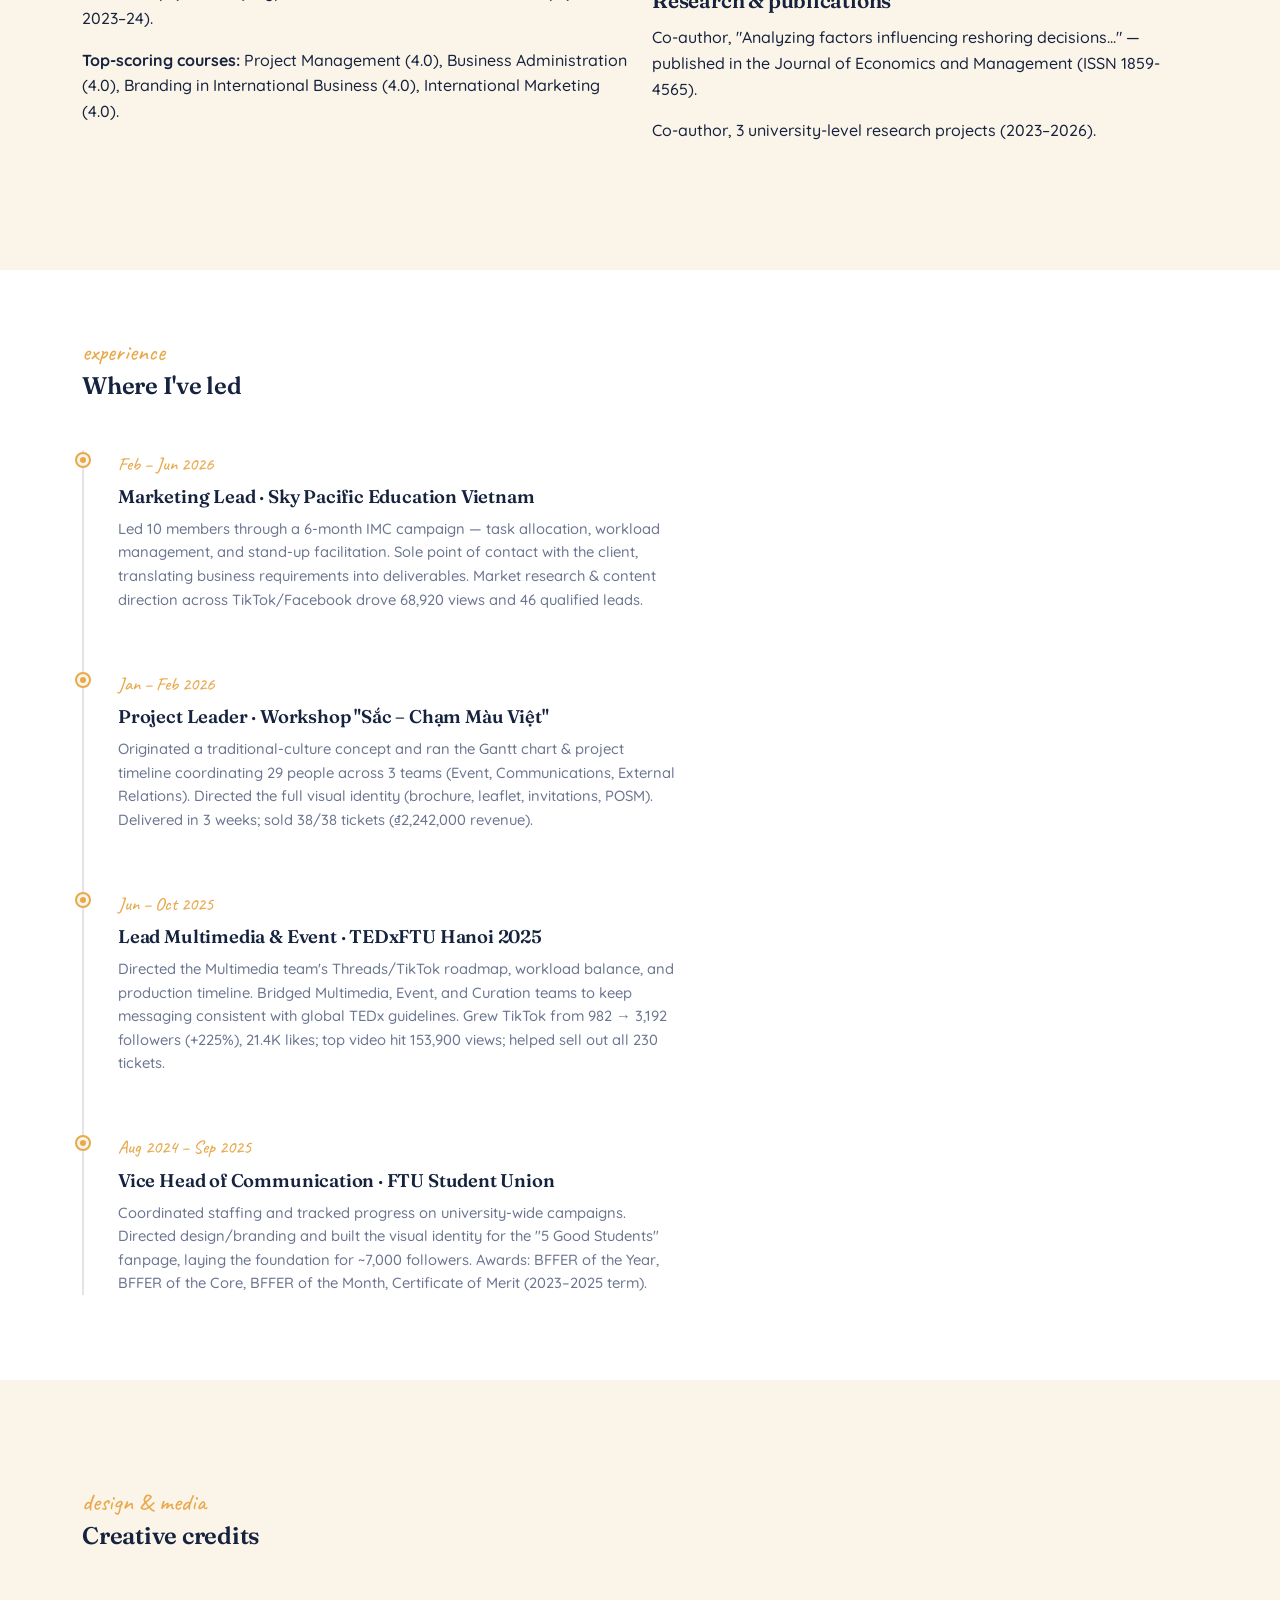
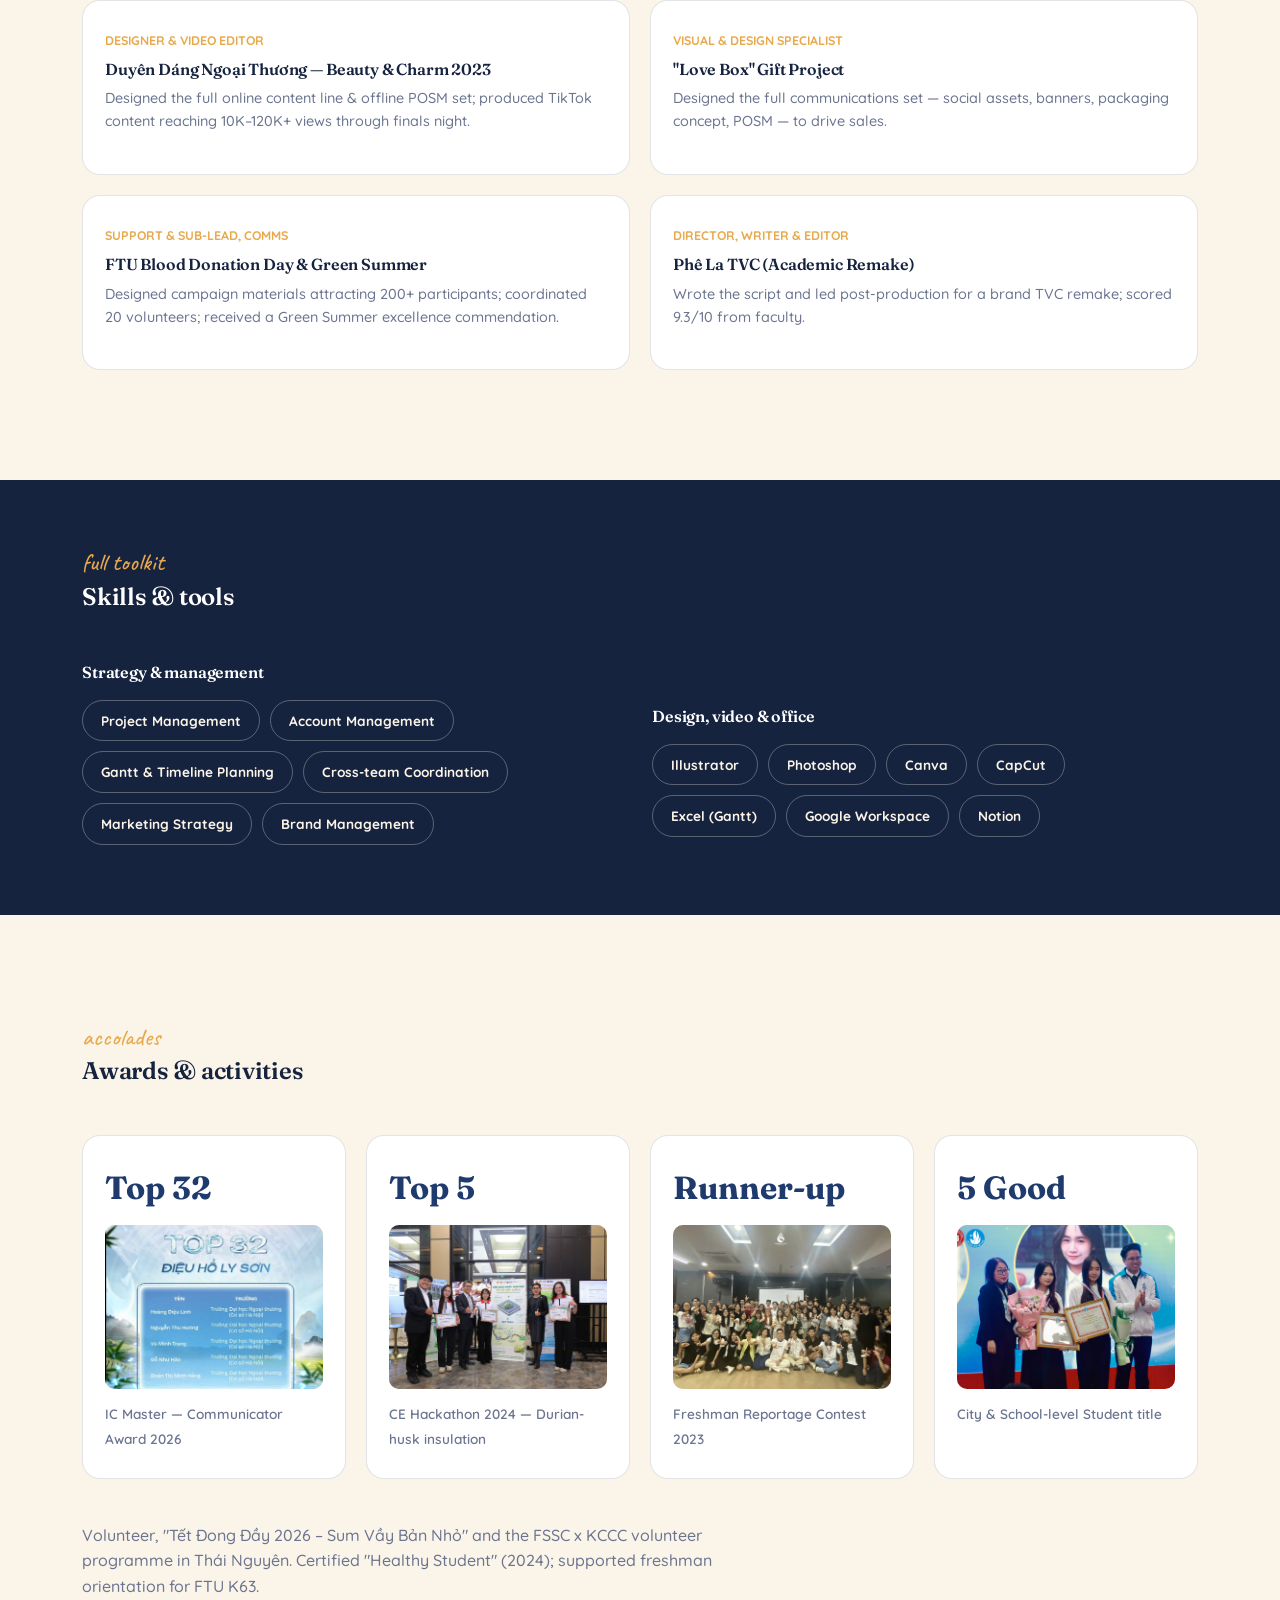
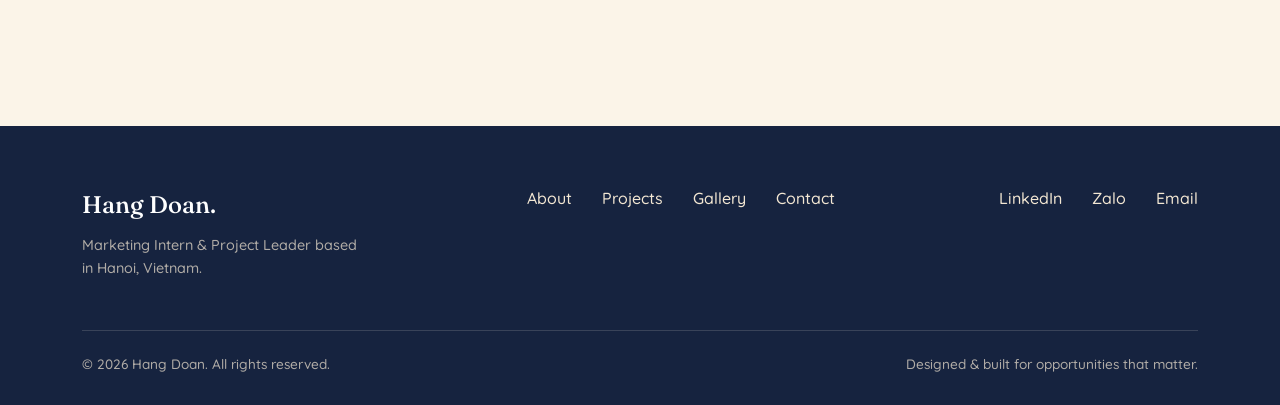
==== commit 21e271a9: "Update about.html" ====
--- a/about.html
+++ b/about.html
@@ -232,7 +232,7 @@
     <div class="footer-grid">
       <div>
         <div class="footer-brand">Hang Doan.</div>
-        <p style="max-width:280px; opacity:.7; font-size:.9rem; margin-top:10px;">Marketing Specialist &amp; Project Leader based in Hanoi, Vietnam.</p>
+        <p style="max-width:280px; opacity:.7; font-size:.9rem; margin-top:10px;">Marketing Intern &amp; Project Leader based in Hanoi, Vietnam.</p>
       </div>
       <ul class="footer-links">
         <li><a href="about.html">About</a></li>
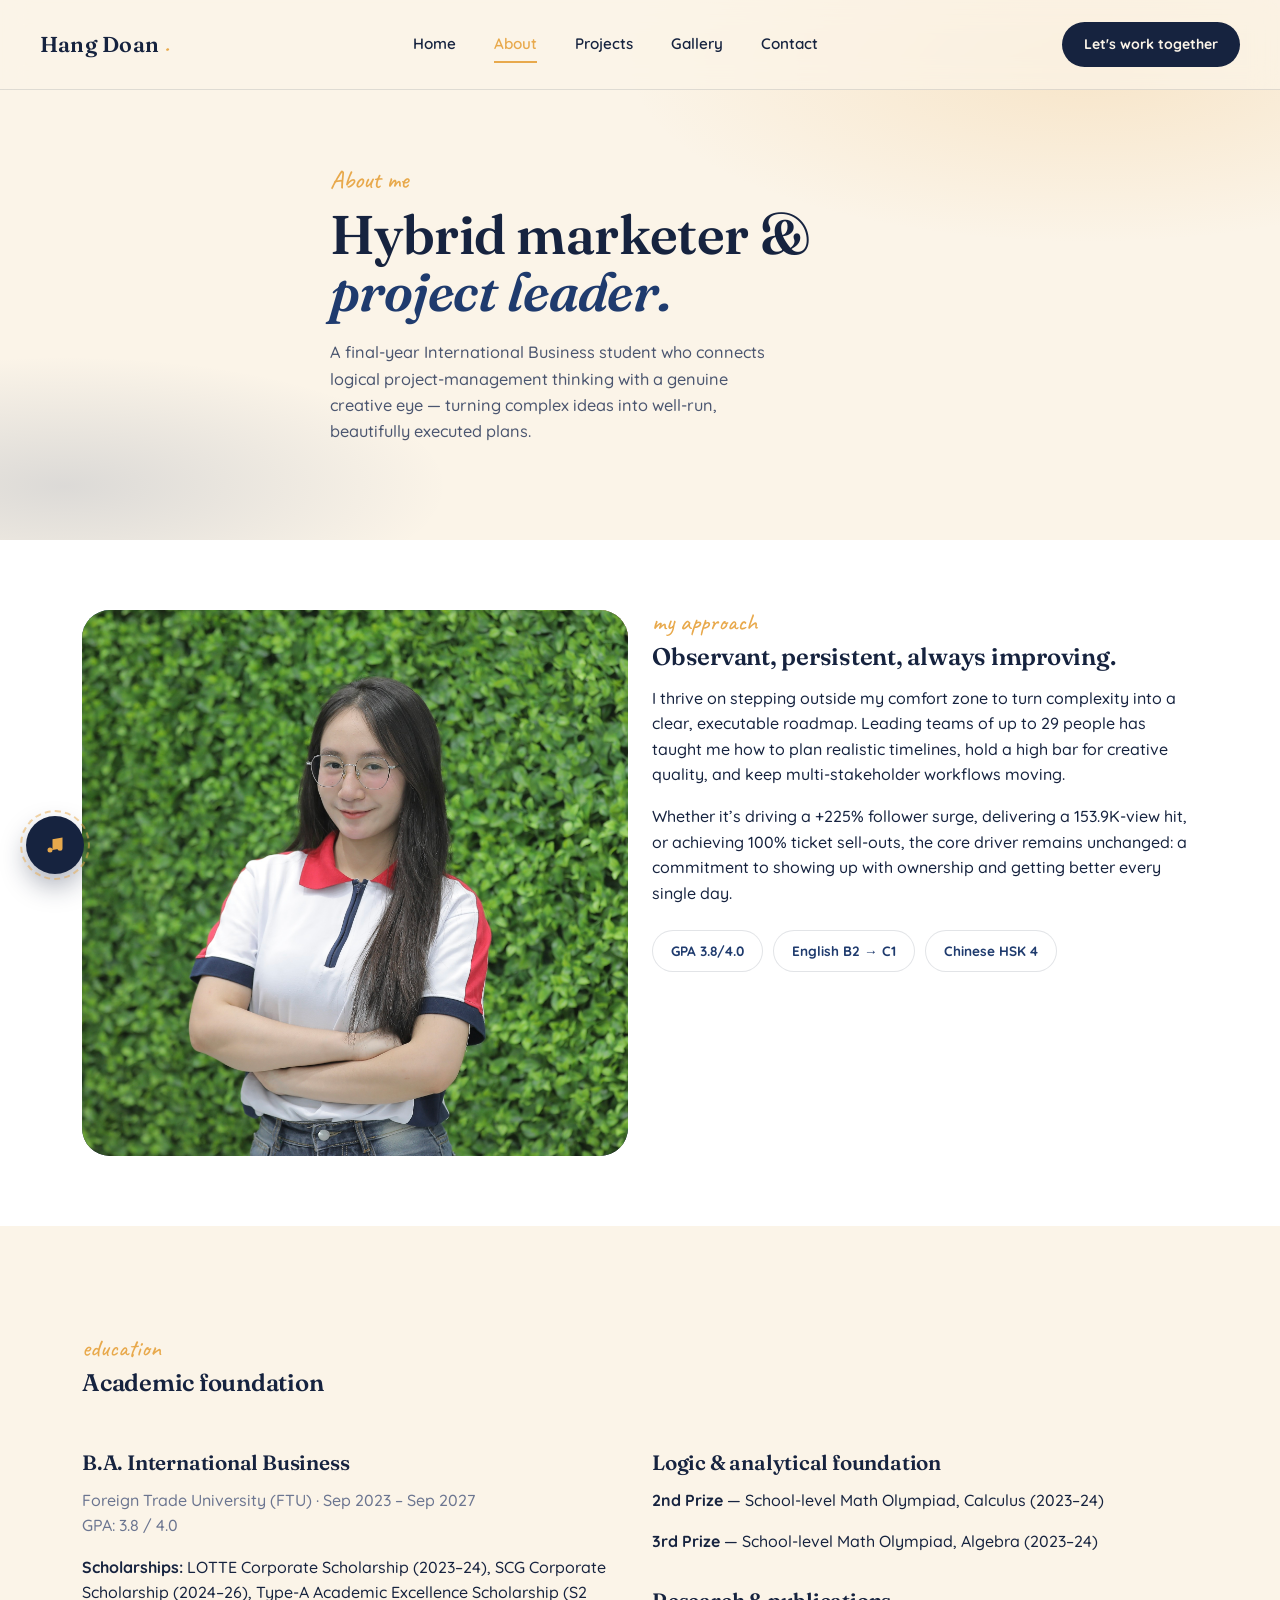
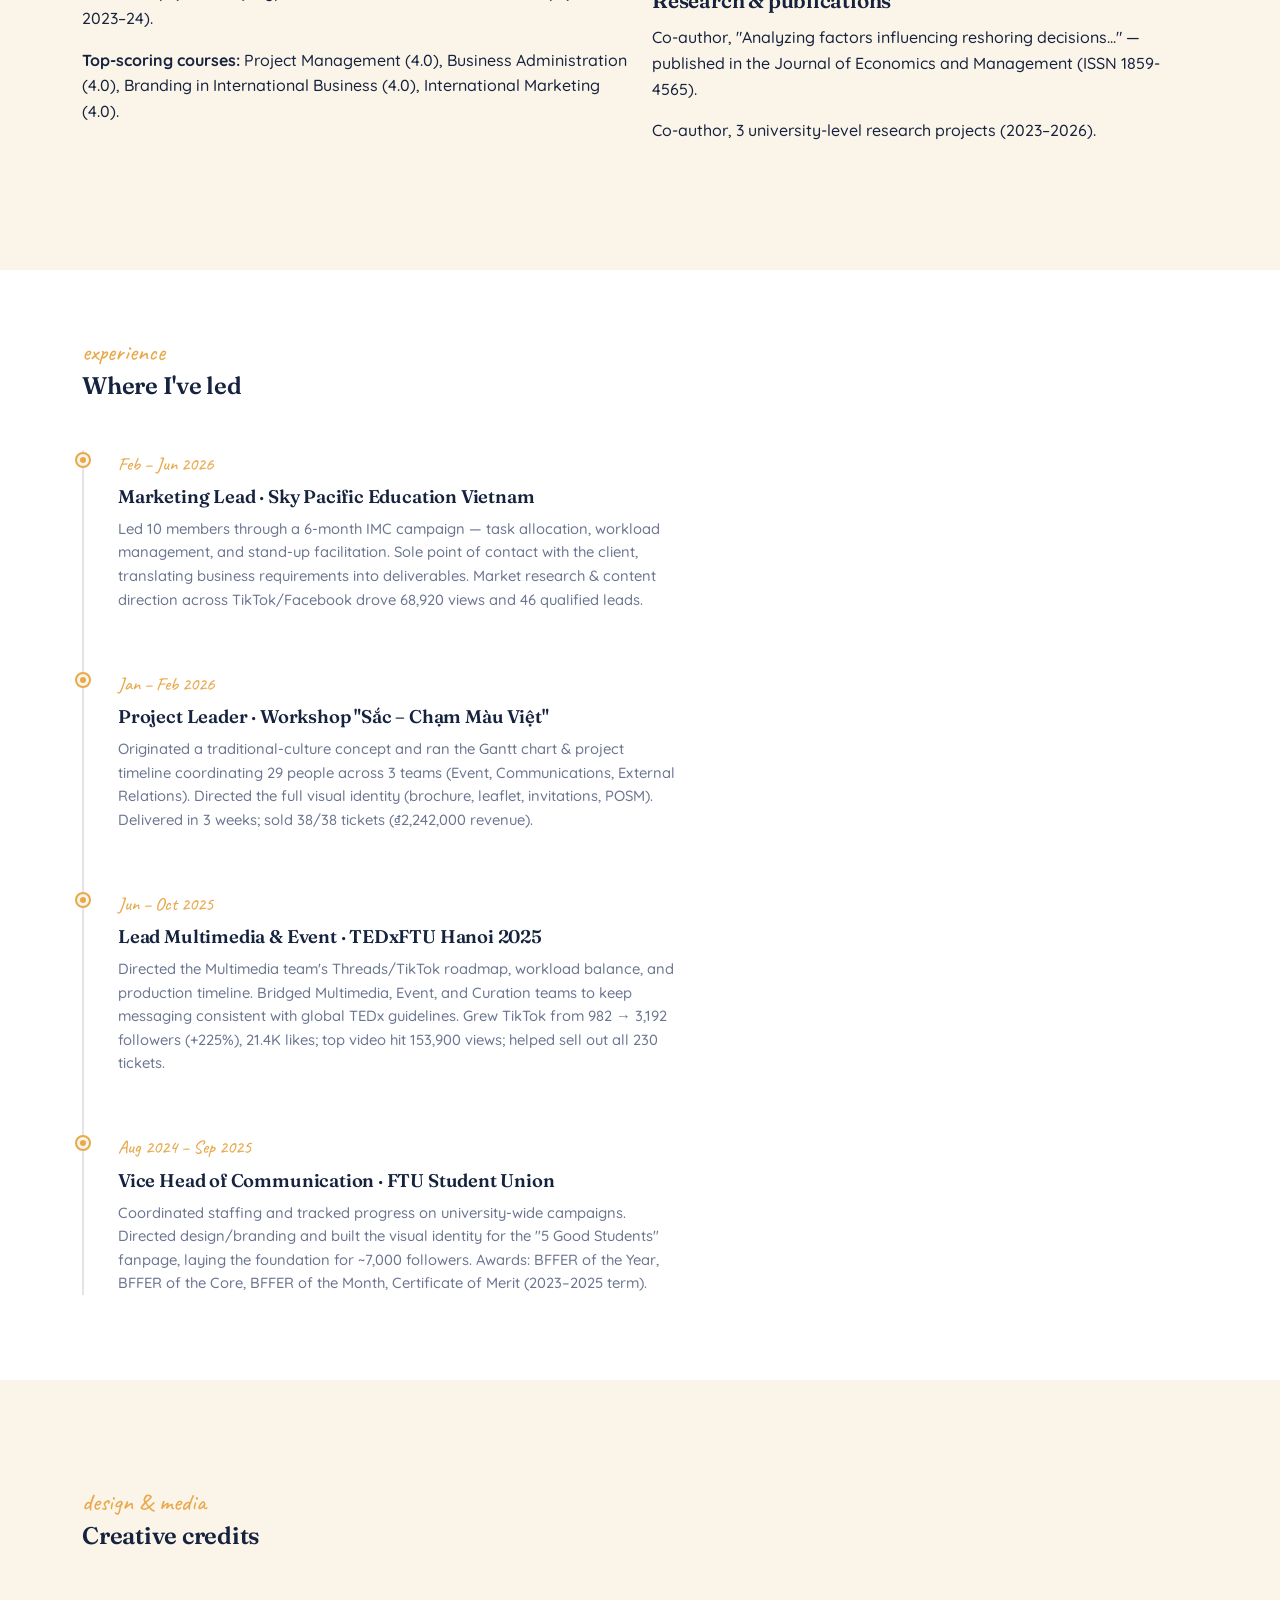
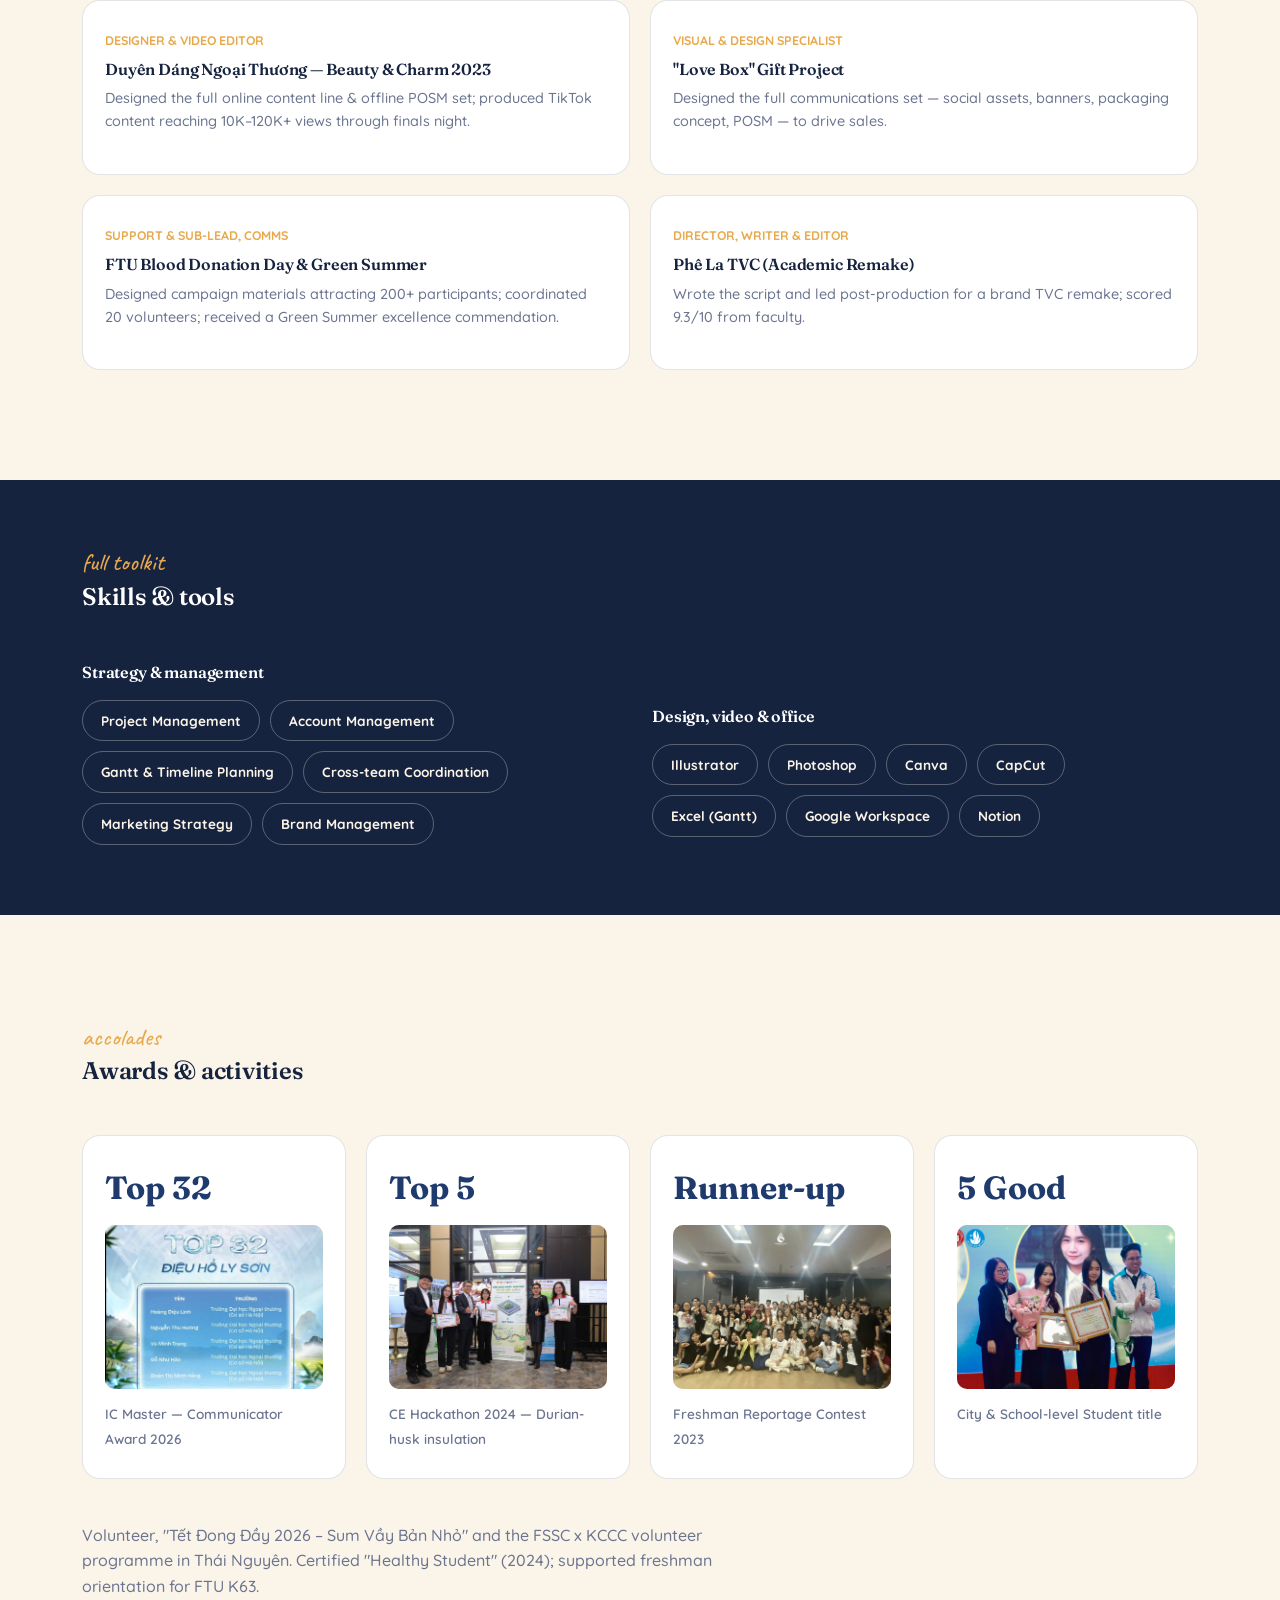
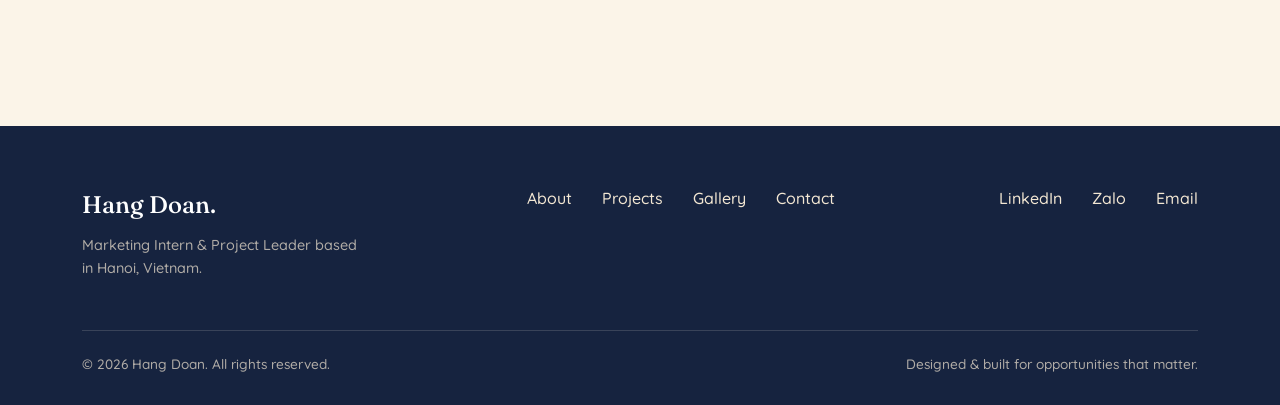
==== commit d3919d39: "Update about.html" ====
--- a/about.html
+++ b/about.html
@@ -45,8 +45,8 @@
       <div class="reveal reveal-delay-1">
         <span class="eyebrow">my approach</span>
         <h2>Observant, persistent, always improving.</h2>
-        <p>I don't shy away from stepping outside my comfort zone to turn complexity into a clear, executable roadmap. Leading teams of up to 29 people has taught me how to plan realistic timelines, hold a high bar for creative quality, and keep multi-stakeholder workflows moving.</p>
-        <p>The results speak in numbers: +225% follower growth, a 153.9K-view video, and 100% ticket sell-outs — but the throughline is always the same mindset: <strong>Better Everyday.</strong></p>
+        <p>I thrive on stepping outside my comfort zone to turn complexity into a clear, executable roadmap. Leading teams of up to 29 people has taught me how to plan realistic timelines, hold a high bar for creative quality, and keep multi-stakeholder workflows moving.</p>
+        <p>Whether it’s driving a +225% follower surge, delivering a 153.9K-view hit, or achieving 100% ticket sell-outs, the core driver remains unchanged: a commitment to showing up with ownership and getting better every single day.</p>
         <div class="tag-row mt-sm">
           <span class="tag">GPA 3.8/4.0</span>
           <span class="tag">English B2 → C1</span>
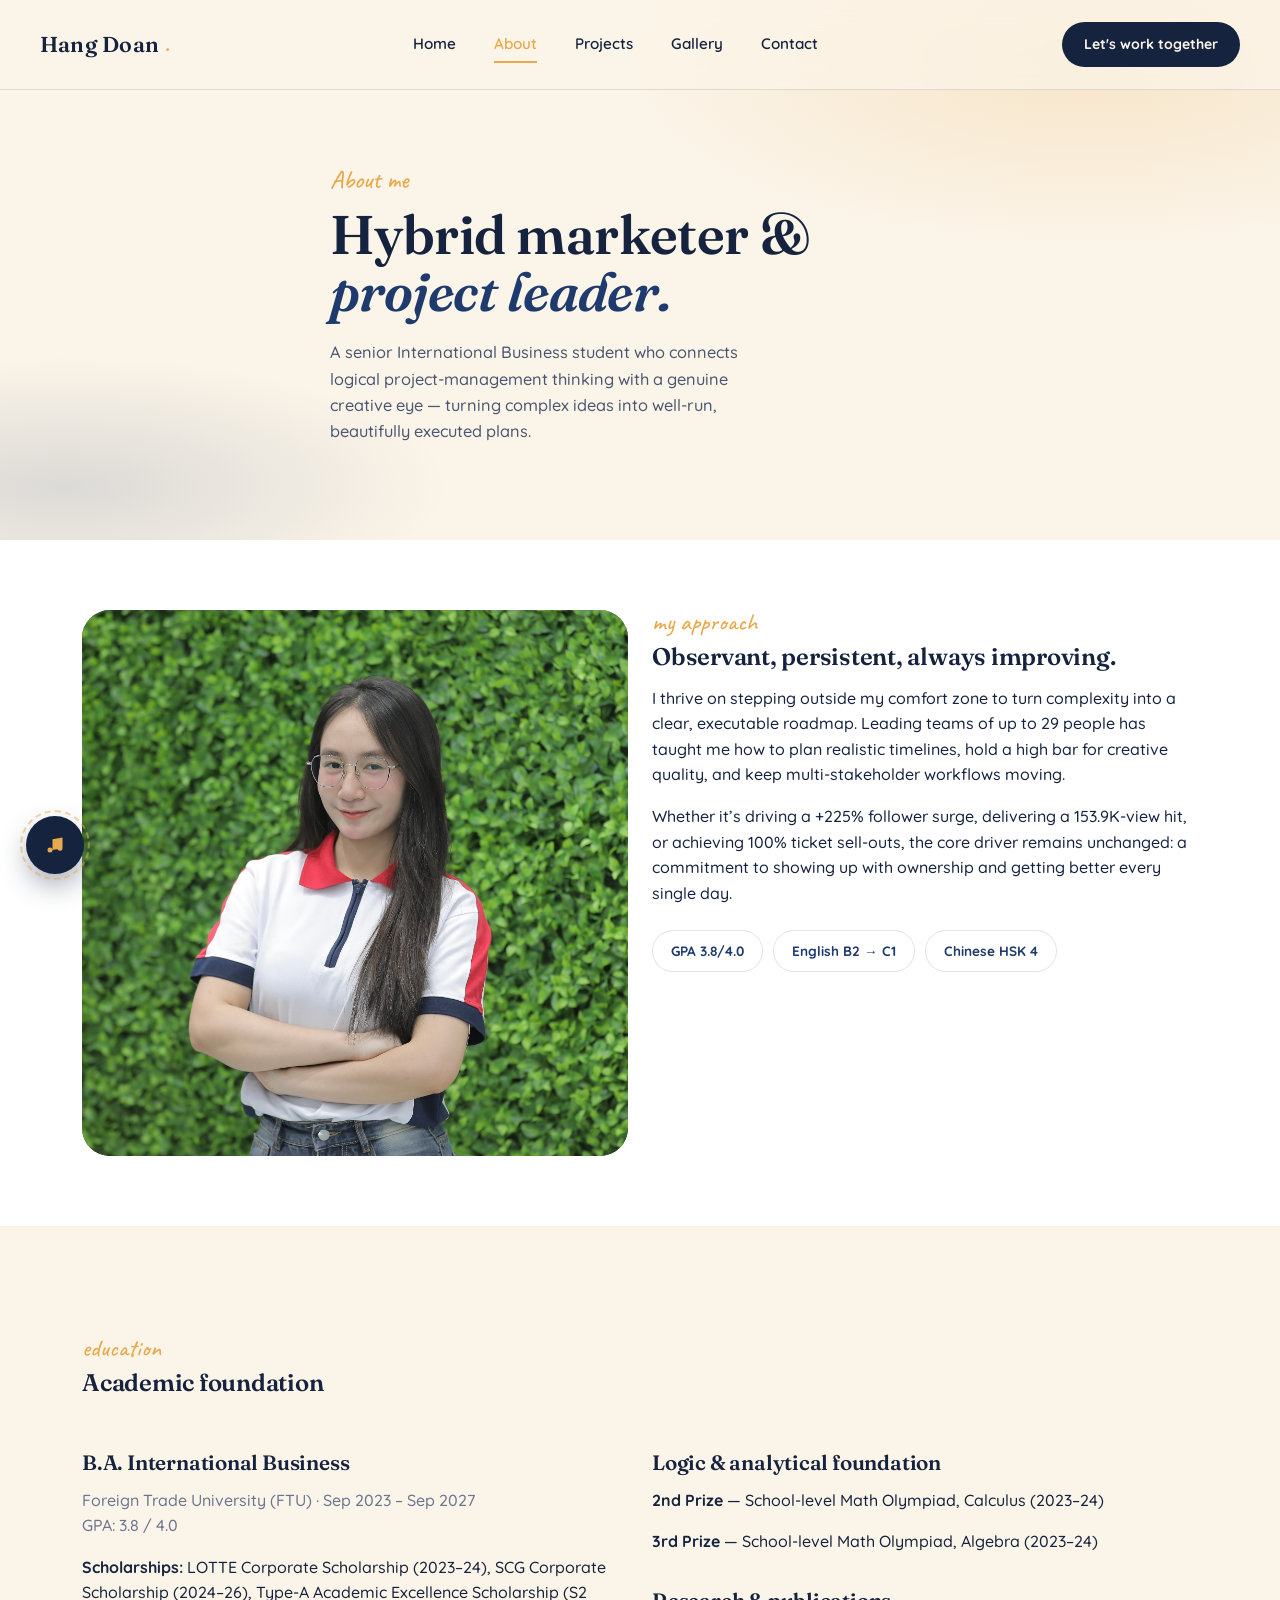
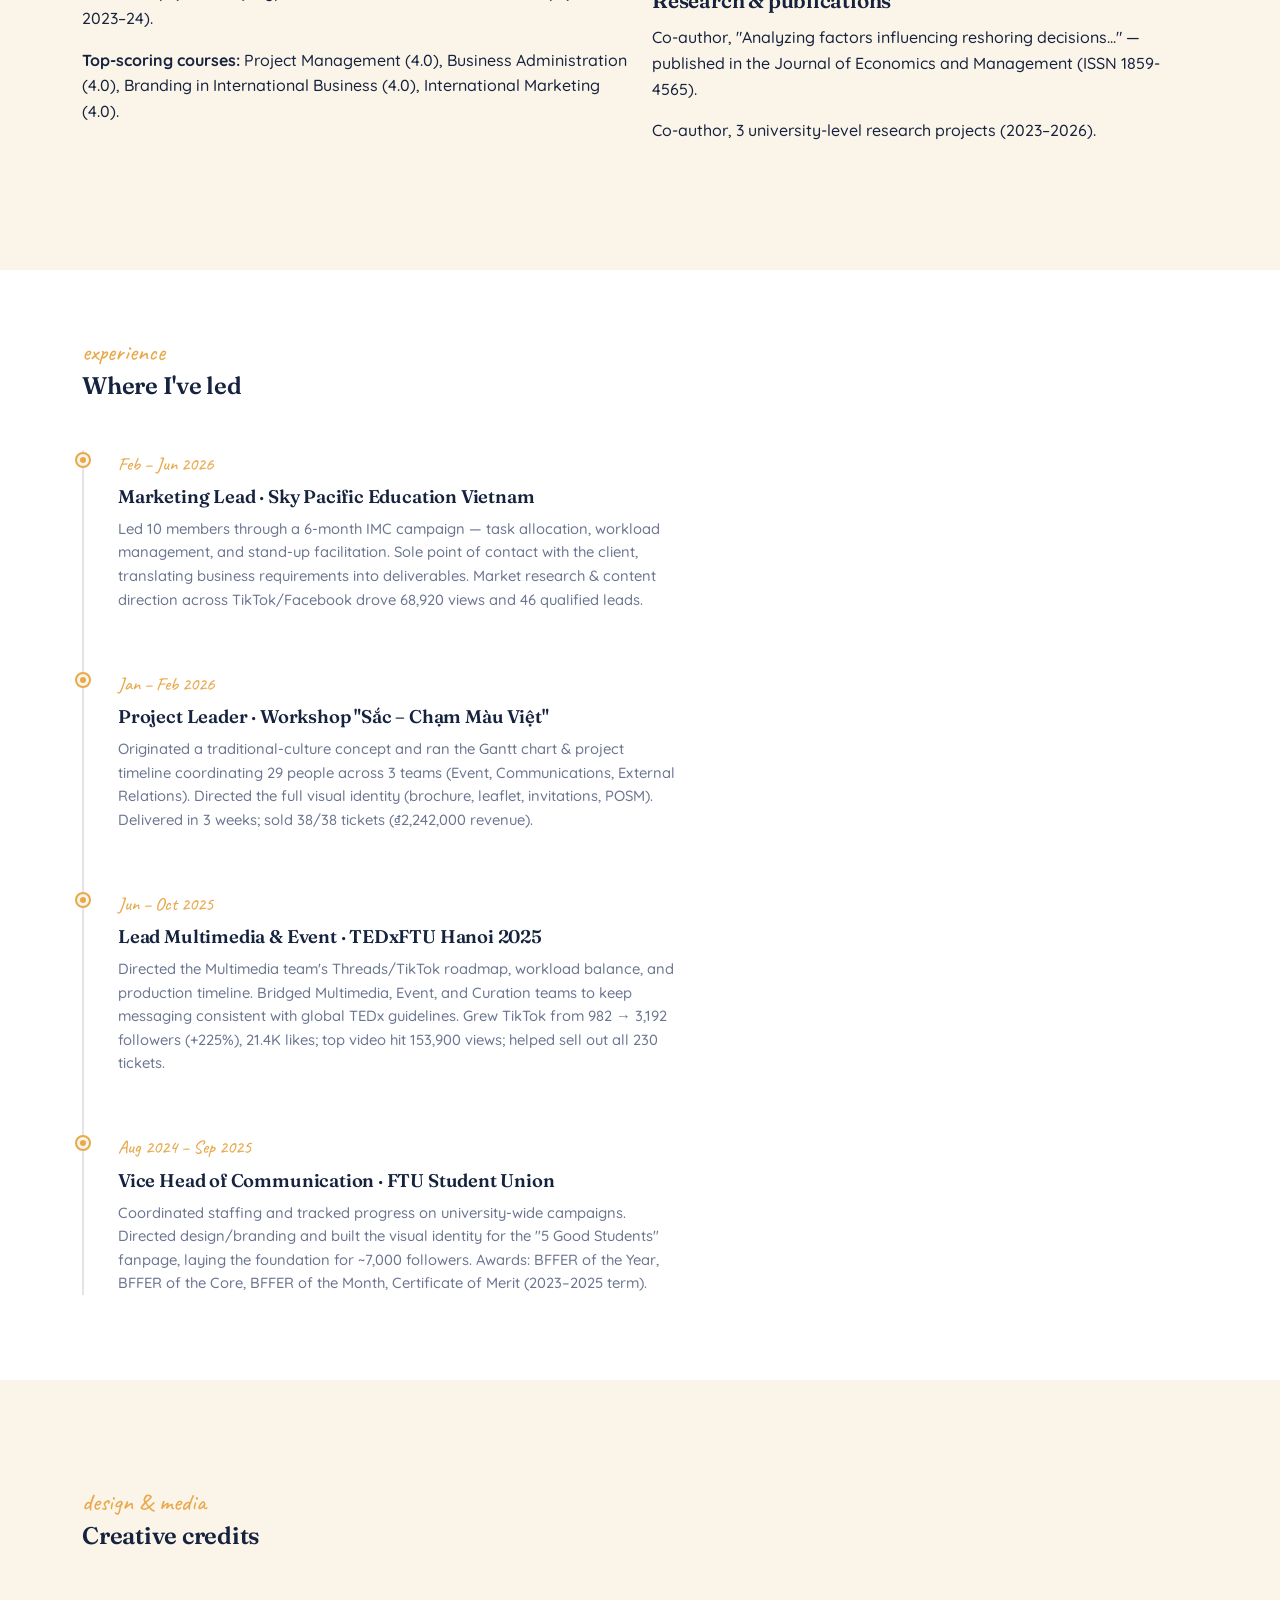
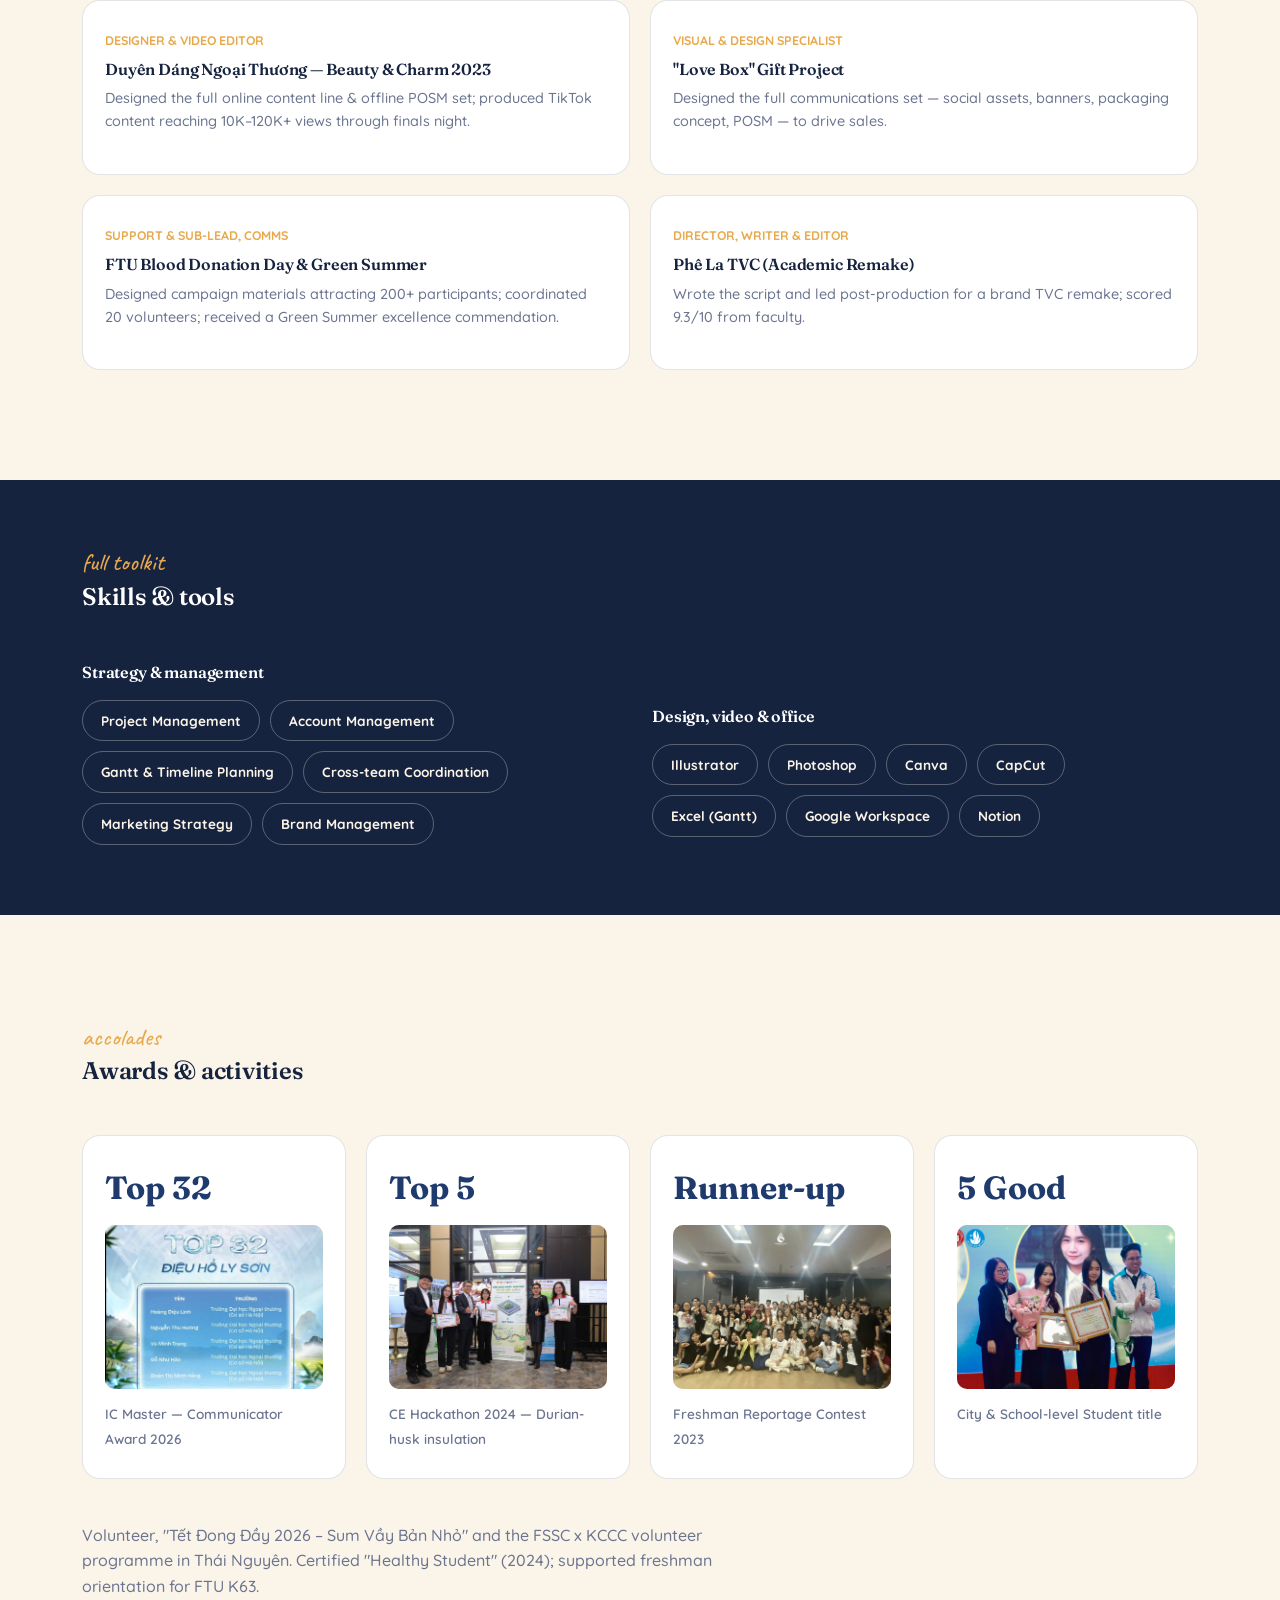
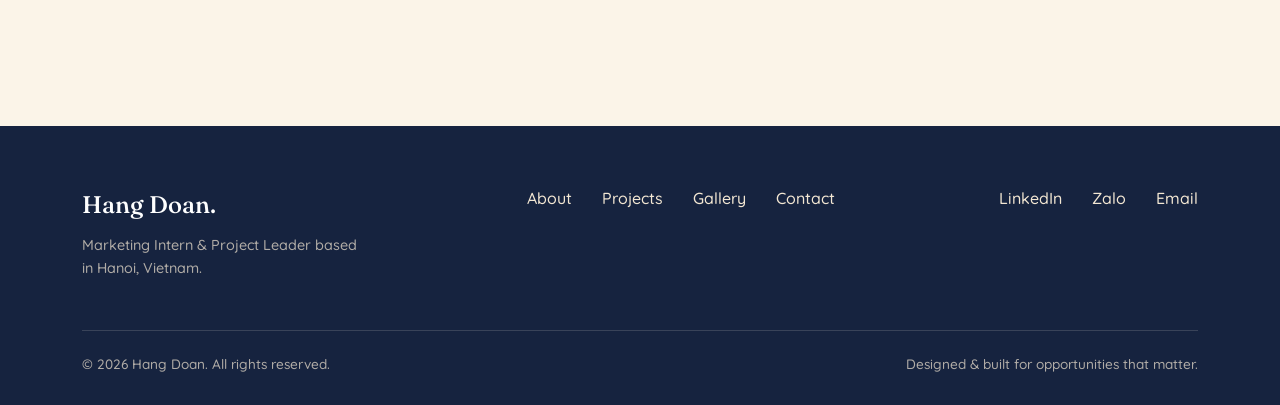
==== commit 45eafd9c: "Update student status from final-year to senior" ====
--- a/about.html
+++ b/about.html
@@ -27,7 +27,7 @@
     <div class="reveal in max-620">
       <span class="hero-eyebrow">About me</span>
       <h1 style="font-size:clamp(2.2rem,4.5vw,3.4rem);">Hybrid marketer & <em>project leader.</em></h1>
-      <p class="hero-tagline">A final-year International Business student who connects logical project-management thinking with a genuine creative eye — turning complex ideas into well-run, beautifully executed plans.</p>
+      <p class="hero-tagline">A senior International Business student who connects logical project-management thinking with a genuine creative eye — turning complex ideas into well-run, beautifully executed plans.</p>
     </div>
   </div>
 </section>
